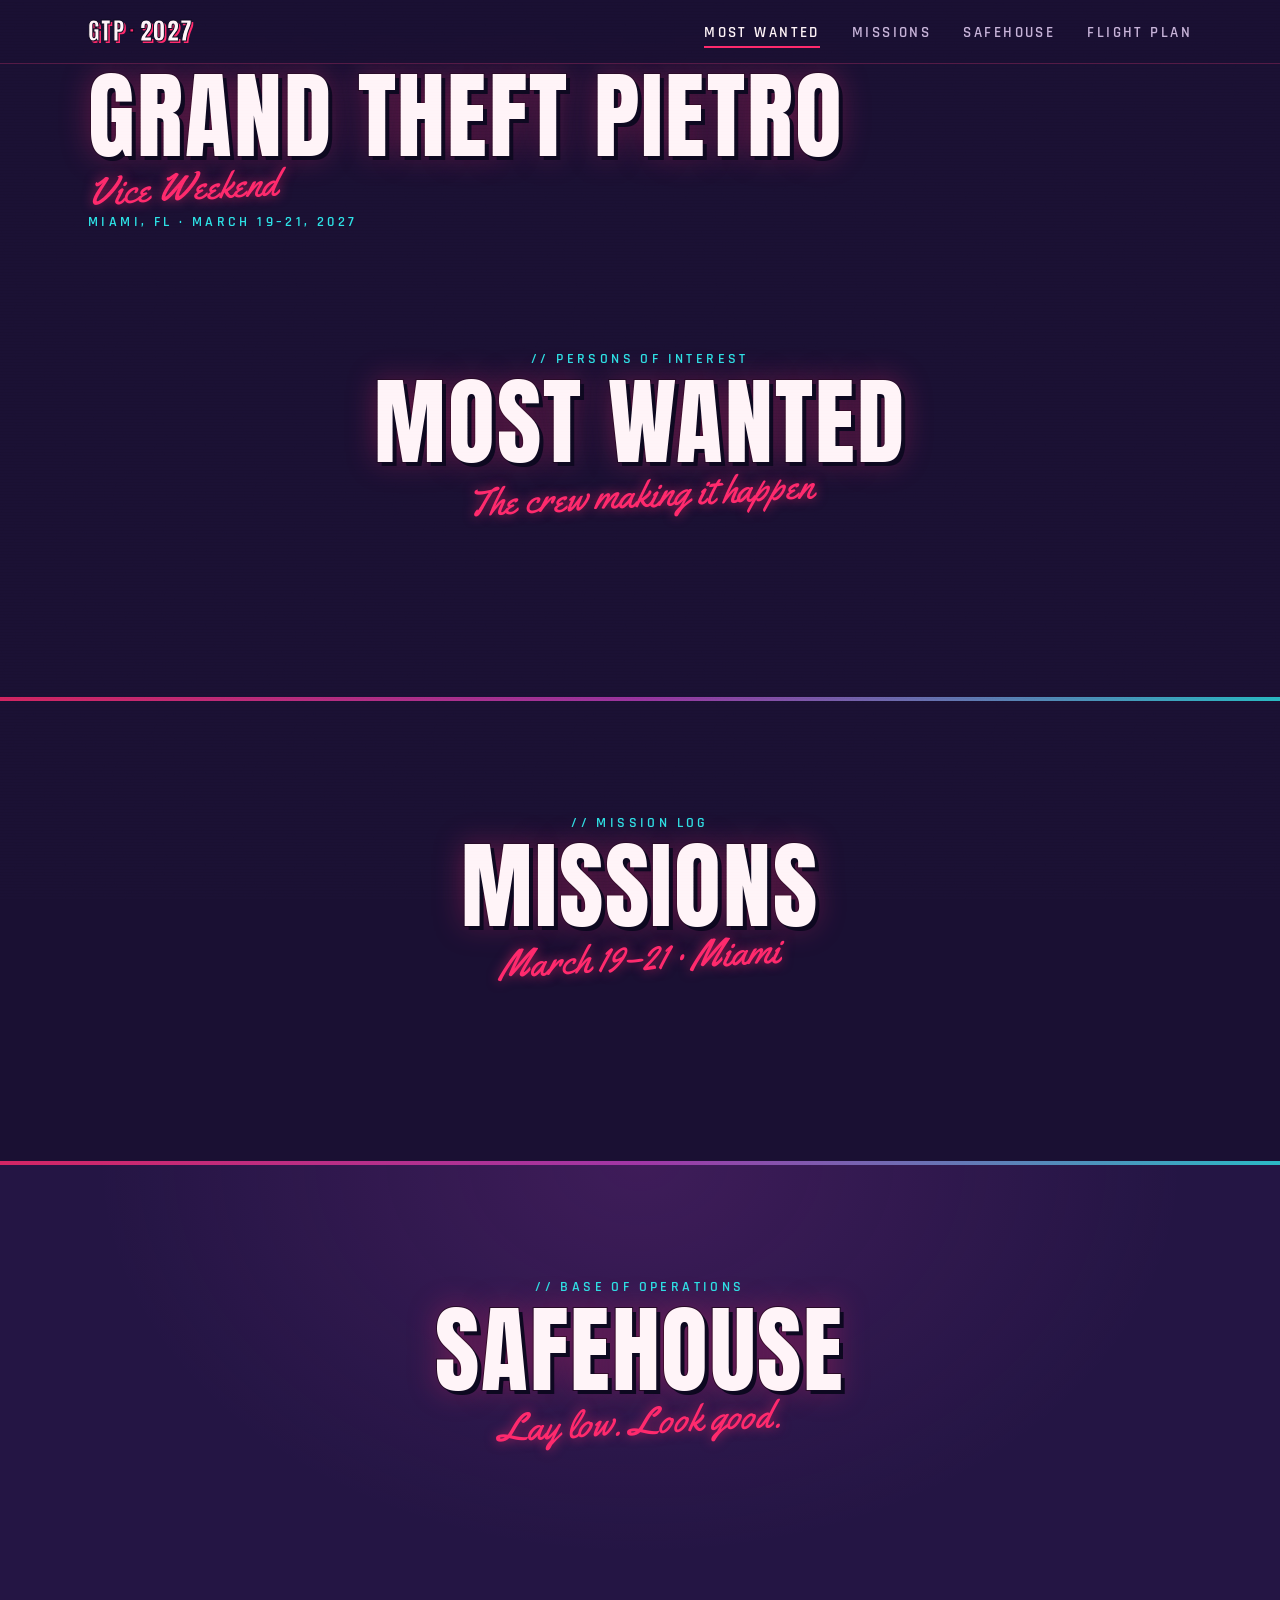
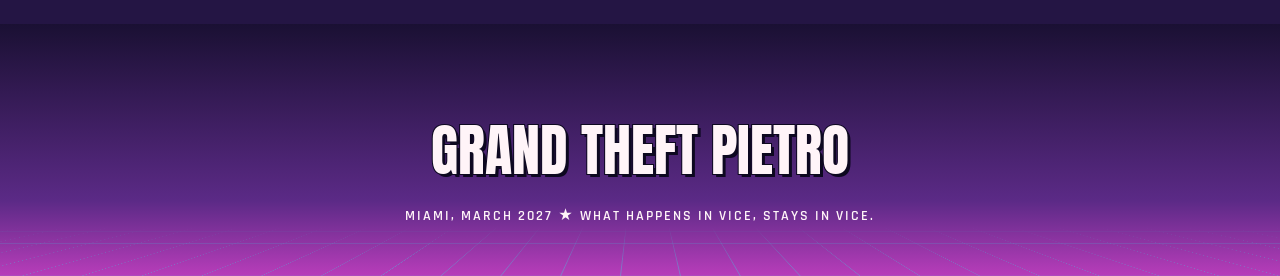
==== index.html @ 05194a2d "WS0: foundation — skeleton, design tokens, core helpers, data schema Co-Authored-By: Claude Opus 5.5" ====
<!DOCTYPE html>
<html lang="en">
<head>
  <meta charset="UTF-8" />
  <meta name="viewport" content="width=device-width, initial-scale=1.0" />
  <title>Grand Theft Pietro — Miami, March 19–21, 2027</title>
  <meta name="description" content="Pietro's bachelor party. Miami, March 19–21, 2027. What happens in Vice, stays in Vice." />
  <meta name="theme-color" content="#1a1033" />
  <meta property="og:title" content="Grand Theft Pietro — Vice Weekend" />
  <meta property="og:description" content="Pietro's bachelor party · Miami · March 19–21, 2027" />
  <meta property="og:image" content="images/og-image.png" />
  <meta property="og:type" content="website" />
  <link rel="icon" href="images/favicon.svg" type="image/svg+xml" />
  <link rel="preconnect" href="https://fonts.googleapis.com" />
  <link rel="preconnect" href="https://fonts.gstatic.com" crossorigin />
  <link href="https://fonts.googleapis.com/css2?family=Anton&family=Inter:wght@400;600&family=Rajdhani:wght@500;600;700&family=Yellowtail&display=swap" rel="stylesheet" />
  <link rel="stylesheet" href="css/base.css" />
  <link rel="stylesheet" href="css/intro-hud.css" />
  <link rel="stylesheet" href="css/hero.css" />
  <link rel="stylesheet" href="css/crew.css" />
  <link rel="stylesheet" href="css/missions.css" />
</head>
<body>

  <a class="skip-link" href="#crew">Skip to content</a>

  <div id="intro"></div>

  <!-- NAV (WS0) -->
  <nav class="nav" id="nav" aria-label="Main">
    <div class="nav__inner">
      <a class="nav__logo" href="#hero">GTP<span class="nav__logo-dot">·</span>2027</a>
      <div class="nav__wanted" id="wanted" aria-hidden="true"></div>
      <ul class="nav__links">
        <li><a class="nav__link" href="#crew">Most Wanted</a></li>
        <li><a class="nav__link" href="#missions">Missions</a></li>
        <li><a class="nav__link" href="#safehouse">Safehouse</a></li>
        <li><a class="nav__link" href="logistics.html">Flight Plan</a></li>
      </ul>
      <button class="nav__hamburger" id="navHamburger" aria-label="Menu" aria-expanded="false" aria-controls="navMobile">
        <span></span><span></span><span></span>
      </button>
    </div>
    <div class="nav__mobile" id="navMobile">
      <a class="nav__mobile-link" href="#crew">Most Wanted</a>
      <a class="nav__mobile-link" href="#missions">Missions</a>
      <a class="nav__mobile-link" href="#safehouse">Safehouse</a>
      <a class="nav__mobile-link" href="logistics.html">Flight Plan</a>
    </div>
  </nav>

  <div id="hud"></div>

  <main>
    <section class="hero" id="hero">
      <!-- WS1:hero START -->
      <div class="container">
        <h1 class="section-title">Grand Theft Pietro</h1>
        <p class="section-script">Vice Weekend</p>
        <p class="section-label">Miami, FL · March 19–21, 2027</p>
      </div>
      <!-- WS1:hero END -->
    </section>

    <section class="section" id="crew">
      <div class="container">
        <header class="section-head">
          <p class="section-label">// Persons of interest</p>
          <h2 class="section-title">Most Wanted</h2>
          <p class="section-script">The crew making it happen</p>
        </header>
        <div class="crew__mount" id="crewMount"></div>
      </div>
    </section>

    <section class="section" id="missions">
      <div class="container">
        <header class="section-head">
          <p class="section-label">// Mission log</p>
          <h2 class="section-title">Missions</h2>
          <p class="section-script">March 19–21 · Miami</p>
        </header>
        <div class="missions__mount" id="missionsMount"></div>
      </div>
    </section>

    <section class="section section--alt" id="safehouse">
      <div class="container">
        <header class="section-head">
          <p class="section-label">// Base of operations</p>
          <h2 class="section-title">Safehouse</h2>
          <p class="section-script">Lay low. Look good.</p>
        </header>
        <div class="safehouse__mount" id="safehouseMount"></div>
      </div>
    </section>
  </main>

  <!-- FOOTER (WS0) -->
  <footer class="footer" id="footer">
    <div class="footer__grid" aria-hidden="true"></div>
    <p class="footer__title">Grand Theft Pietro</p>
    <p class="footer__text" id="footerText">Miami, March 2027 &nbsp;★&nbsp; What happens in Vice, stays in Vice.</p>
  </footer>

  <script src="js/data.js" defer></script>
  <script src="js/core.js" defer></script>
  <script src="js/intro-hud.js" defer></script>
  <script src="js/crew.js" defer></script>
  <script src="js/missions.js" defer></script>
</body>
</html>
---- css/base.css ----
/* ============================================================
   BASE (WS0) — tokens, reset, type, utilities, nav, footer
   ============================================================ */
:root {
  --sunset-1: #ff7a59;
  --sunset-2: #ff3d81;
  --sunset-3: #b83dba;
  --sunset-4: #5b2a86;
  --night:    #1a1033;
  --night-2:  #241544;
  --night-3:  #2e1b57;
  --ink:      #0d0820;
  --neon-cyan:#2de2e6;
  --neon-pink:#ff2a6d;
  --palm:     #120a24;
  --text:     #fff4f8;
  --muted:    #c7b3d9;
  --gold:     #ffd166;
  --border:   rgba(255, 61, 129, 0.25);

  --grad-sunset: linear-gradient(180deg, var(--sunset-4) 0%, var(--sunset-3) 35%, var(--sunset-2) 65%, var(--sunset-1) 100%);
  --grad-neon:   linear-gradient(90deg, var(--neon-pink), var(--sunset-3), var(--neon-cyan));

  --font-display: 'Anton', 'Impact', sans-serif;
  --font-script:  'Yellowtail', cursive;
  --font-hud:     'Rajdhani', 'Inter', sans-serif;
  --font-body:    'Inter', system-ui, sans-serif;

  --nav-height: 64px;
  --container-max: 1200px;
  --container-pad: clamp(1rem, 5vw, 3rem);
  --section-pad: clamp(4.5rem, 9vw, 8rem);

  --panel-border: 5px;
  --panel-shadow: 8px 8px 0 var(--ink);

  --ease: cubic-bezier(0.4, 0, 0.2, 1);

  --z-nav: 100;
  --z-hud: 110;
  --z-intro: 1000;

  color-scheme: dark;
}

/* ---------- reset ---------- */
*, *::before, *::after { box-sizing: border-box; margin: 0; padding: 0; }
html { scroll-behavior: smooth; -webkit-text-size-adjust: 100%; }
body {
  background: var(--night);
  color: var(--text);
  font-family: var(--font-body);
  font-size: clamp(0.95rem, 1.4vw, 1.0625rem);
  line-height: 1.65;
  -webkit-font-smoothing: antialiased;
  overflow-x: hidden;
  min-height: 100vh;
}
img, svg { display: block; max-width: 100%; }
a { color: var(--neon-cyan); text-decoration-thickness: 1px; text-underline-offset: 3px; }
a:hover { color: var(--text); }
button { font: inherit; color: inherit; background: none; border: 0; cursor: pointer; }
:focus-visible { outline: 3px solid var(--neon-cyan); outline-offset: 3px; border-radius: 4px; }

/* film grain + scanlines over everything (very subtle) */
body::after {
  content: '';
  position: fixed;
  inset: 0;
  pointer-events: none;
  z-index: 999;
  opacity: 0.06;
  background:
    repeating-linear-gradient(0deg, rgba(0,0,0,0.6) 0 1px, transparent 1px 3px),
    url("data:image/svg+xml,%3Csvg xmlns='http://www.w3.org/2000/svg' width='140' height='140'%3E%3Cfilter id='n'%3E%3CfeTurbulence type='fractalNoise' baseFrequency='0.9' numOctaves='2' stitchTiles='stitch'/%3E%3C/filter%3E%3Crect width='100%25' height='100%25' filter='url(%23n)'/%3E%3C/svg%3E");
  mix-blend-mode: overlay;
}

.skip-link {
  position: absolute; left: -999px; top: 8px; z-index: 2000;
  background: var(--neon-pink); color: var(--ink); padding: 0.5rem 1rem; font-weight: 600;
}
.skip-link:focus { left: 8px; }

.visually-hidden {
  position: absolute !important; width: 1px; height: 1px; overflow: hidden;
  clip: rect(0 0 0 0); white-space: nowrap;
}

/* ---------- layout ---------- */
.container {
  max-width: var(--container-max);
  margin: 0 auto;
  padding: 0 var(--container-pad);
}
.section {
  position: relative;
  padding: var(--section-pad) 0;
  scroll-margin-top: var(--nav-height);
}
.section--alt {
  background:
    radial-gradient(ellipse at top, rgba(184, 61, 186, 0.18), transparent 60%),
    var(--night-2);
}
/* sunset stripe divider at top of sections */
.section + .section::before {
  content: '';
  position: absolute; left: 0; right: 0; top: 0; height: 4px;
  background: var(--grad-neon);
  opacity: 0.8;
}

/* ---------- section header pattern ---------- */
.section-head { text-align: center; margin-bottom: clamp(2.5rem, 6vw, 4rem); }
.section-label {
  font-family: var(--font-hud);
  font-weight: 600;
  font-size: 0.85rem;
  letter-spacing: 0.25em;
  text-transform: uppercase;
  color: var(--neon-cyan);
}
.section-title {
  font-family: var(--font-display);
  font-weight: 400;
  font-size: clamp(3rem, 10vw, 6rem);
  line-height: 0.95;
  text-transform: uppercase;
  letter-spacing: 0.02em;
  color: var(--text);
  -webkit-text-stroke: 2px var(--ink);
  paint-order: stroke fill;
  text-shadow: 4px 4px 0 var(--ink), 0 0 30px rgba(255, 42, 109, 0.35);
  margin: 0.35rem 0 0.25rem;
}
.section-script {
  font-family: var(--font-script);
  font-size: clamp(1.6rem, 4vw, 2.4rem);
  line-height: 1.2;
  color: var(--neon-pink);
  text-shadow: 0 0 12px rgba(255, 42, 109, 0.6);
  transform: rotate(-3deg);
  display: inline-block;
}

/* gradient-fill text utility */
.text-sunset {
  background: var(--grad-sunset);
  -webkit-background-clip: text;
  background-clip: text;
  color: transparent;
}

/* ---------- buttons ---------- */
.btn {
  display: inline-flex; align-items: center; justify-content: center; gap: 0.5rem;
  font-family: var(--font-hud);
  font-weight: 700;
  font-size: 1rem;
  letter-spacing: 0.18em;
  text-transform: uppercase;
  text-decoration: none;
  color: var(--text);
  padding: 0.85rem 1.8rem;
  border-radius: 999px;
  border: 2px solid var(--neon-pink);
  background: rgba(255, 42, 109, 0.12);
  box-shadow: 0 0 0 rgba(255, 42, 109, 0), inset 0 0 12px rgba(255, 42, 109, 0.25);
  transition: background 0.25s var(--ease), box-shadow 0.25s var(--ease), color 0.25s var(--ease);
}
.btn:hover {
  color: var(--ink);
  background: var(--neon-pink);
  box-shadow: 0 0 24px rgba(255, 42, 109, 0.7), 0 0 60px rgba(255, 42, 109, 0.35);
}
.btn--cyan { border-color: var(--neon-cyan); background: rgba(45, 226, 230, 0.1); }
.btn--cyan:hover { background: var(--neon-cyan); box-shadow: 0 0 24px rgba(45, 226, 230, 0.6); }

/* ---------- comic panel ---------- */
.panel {
  position: relative;
  border: var(--panel-border) solid var(--ink);
  box-shadow: var(--panel-shadow);
  background: var(--night-2);
  overflow: hidden;
  transform: rotate(var(--tilt, 0deg));
}
.panel--caption {
  /* comic caption box utility */
  display: inline-block;
  background: var(--gold);
  color: var(--ink);
  font-family: var(--font-display);
  text-transform: uppercase;
  padding: 0.2rem 0.6rem;
  border: 3px solid var(--ink);
}

/* ---------- stamp (CLASSIFIED / MISSION PASSED) ---------- */
.stamp {
  display: inline-block;
  font-family: var(--font-display);
  text-transform: uppercase;
  letter-spacing: 0.08em;
  color: var(--neon-pink);
  border: 3px solid currentColor;
  padding: 0.15rem 0.6rem;
  transform: rotate(-8deg);
  opacity: 0.9;
}

/* ============================================================
   NAV
   ============================================================ */
.nav {
  position: sticky;
  top: 0;
  z-index: var(--z-nav);
  height: var(--nav-height);
  background: rgba(26, 16, 51, 0.78);
  backdrop-filter: blur(12px);
  -webkit-backdrop-filter: blur(12px);
  border-bottom: 1px solid var(--border);
}
.nav__inner {
  max-width: var(--container-max);
  height: 100%;
  margin: 0 auto;
  padding: 0 var(--container-pad);
  display: flex; align-items: center; gap: 1rem;
}
.nav__logo {
  font-family: var(--font-display);
  font-size: 1.5rem;
  letter-spacing: 0.06em;
  color: var(--text);
  text-decoration: none;
  -webkit-text-stroke: 1px var(--ink);
  text-shadow: 2px 2px 0 var(--neon-pink);
}
.nav__logo-dot { color: var(--neon-pink); margin: 0 0.15em; text-shadow: none; }
.nav__wanted { display: flex; gap: 2px; margin-right: auto; }
.nav__links { display: flex; gap: clamp(1rem, 2.5vw, 2rem); list-style: none; }
.nav__link {
  font-family: var(--font-hud);
  font-weight: 600;
  font-size: 0.95rem;
  letter-spacing: 0.16em;
  text-transform: uppercase;
  color: var(--muted);
  text-decoration: none;
  padding: 0.25rem 0;
  border-bottom: 2px solid transparent;
  transition: color 0.2s var(--ease), border-color 0.2s var(--ease);
}
.nav__link:hover, .nav__link--active { color: var(--text); border-bottom-color: var(--neon-pink); }

.nav__hamburger {
  display: none;
  width: 44px; height: 44px;
  flex-direction: column; justify-content: center; align-items: center; gap: 5px;
}
.nav__hamburger span {
  display: block; width: 24px; height: 2px; background: var(--text);
  transition: transform 0.25s var(--ease), opacity 0.25s var(--ease);
}
.nav__hamburger.is-open span:nth-child(1) { transform: translateY(7px) rotate(45deg); }
.nav__hamburger.is-open span:nth-child(2) { opacity: 0; }
.nav__hamburger.is-open span:nth-child(3) { transform: translateY(-7px) rotate(-45deg); }

.nav__mobile {
  display: none;
  flex-direction: column;
  background: rgba(26, 16, 51, 0.97);
  border-bottom: 2px solid var(--neon-pink);
  padding: 0.5rem var(--container-pad) 1rem;
}
.nav__mobile.is-open { display: flex; }
.nav__mobile-link {
  font-family: var(--font-display);
  font-size: 1.6rem;
  text-transform: uppercase;
  color: var(--text);
  text-decoration: none;
  padding: 0.5rem 0;
  border-bottom: 1px solid var(--border);
}
.nav__mobile-link:last-child { border-bottom: 0; }

@media (max-width: 820px) {
  .nav__links { display: none; }
  .nav__hamburger { display: flex; margin-left: auto; }
  .nav__wanted { margin-right: 0; }
}

/* ============================================================
   FOOTER
   ============================================================ */
.footer {
  position: relative;
  overflow: hidden;
  text-align: center;
  padding: 5rem var(--container-pad) 3rem;
  background: linear-gradient(180deg, var(--night) 0%, var(--sunset-4) 70%, var(--sunset-3) 100%);
}
.footer__grid {
  position: absolute; left: -50%; right: -50%; bottom: 0; height: 60%;
  background:
    repeating-linear-gradient(90deg, rgba(45, 226, 230, 0.35) 0 1px, transparent 1px 60px),
    repeating-linear-gradient(0deg, rgba(45, 226, 230, 0.35) 0 1px, transparent 1px 40px);
  transform: perspective(300px) rotateX(60deg);
  transform-origin: bottom;
  mask-image: linear-gradient(to top, #000 10%, transparent 90%);
  -webkit-mask-image: linear-gradient(to top, #000 10%, transparent 90%);
  pointer-events: none;
}
.footer__title {
  position: relative;
  font-family: var(--font-display);
  font-size: clamp(2rem, 7vw, 3.5rem);
  text-transform: uppercase;
  -webkit-text-stroke: 2px var(--ink);
  paint-order: stroke fill;
  text-shadow: 3px 3px 0 var(--ink);
}
.footer__text {
  position: relative;
  font-family: var(--font-hud);
  font-weight: 600;
  letter-spacing: 0.14em;
  text-transform: uppercase;
  font-size: 0.9rem;
  color: var(--text);
  margin-top: 0.5rem;
}

/* ============================================================
   EMPTY / TBD states
   ============================================================ */
.empty-state {
  text-align: center;
  padding: 2rem 1rem;
  border: 2px dashed var(--border);
  color: var(--muted);
  font-family: var(--font-hud);
  letter-spacing: 0.08em;
  text-transform: uppercase;
}

/* ============================================================
   REDUCED MOTION
   ============================================================ */
@media (prefers-reduced-motion: reduce) {
  html { scroll-behavior: auto; }
  *, *::before, *::after {
    animation-duration: 0.001ms !important;
    animation-iteration-count: 1 !important;
    transition-duration: 0.001ms !important;
  }
  .panel { transform: none; }
}
---- css/intro-hud.css ----
/* intro-hud.css — owned by workstream; see PLAN.md §3 */
---- css/hero.css ----
/* hero.css — owned by workstream; see PLAN.md §3 */
---- css/crew.css ----
/* crew.css — owned by workstream; see PLAN.md §3 */
---- css/missions.css ----
/* missions.css — owned by workstream; see PLAN.md §3 */
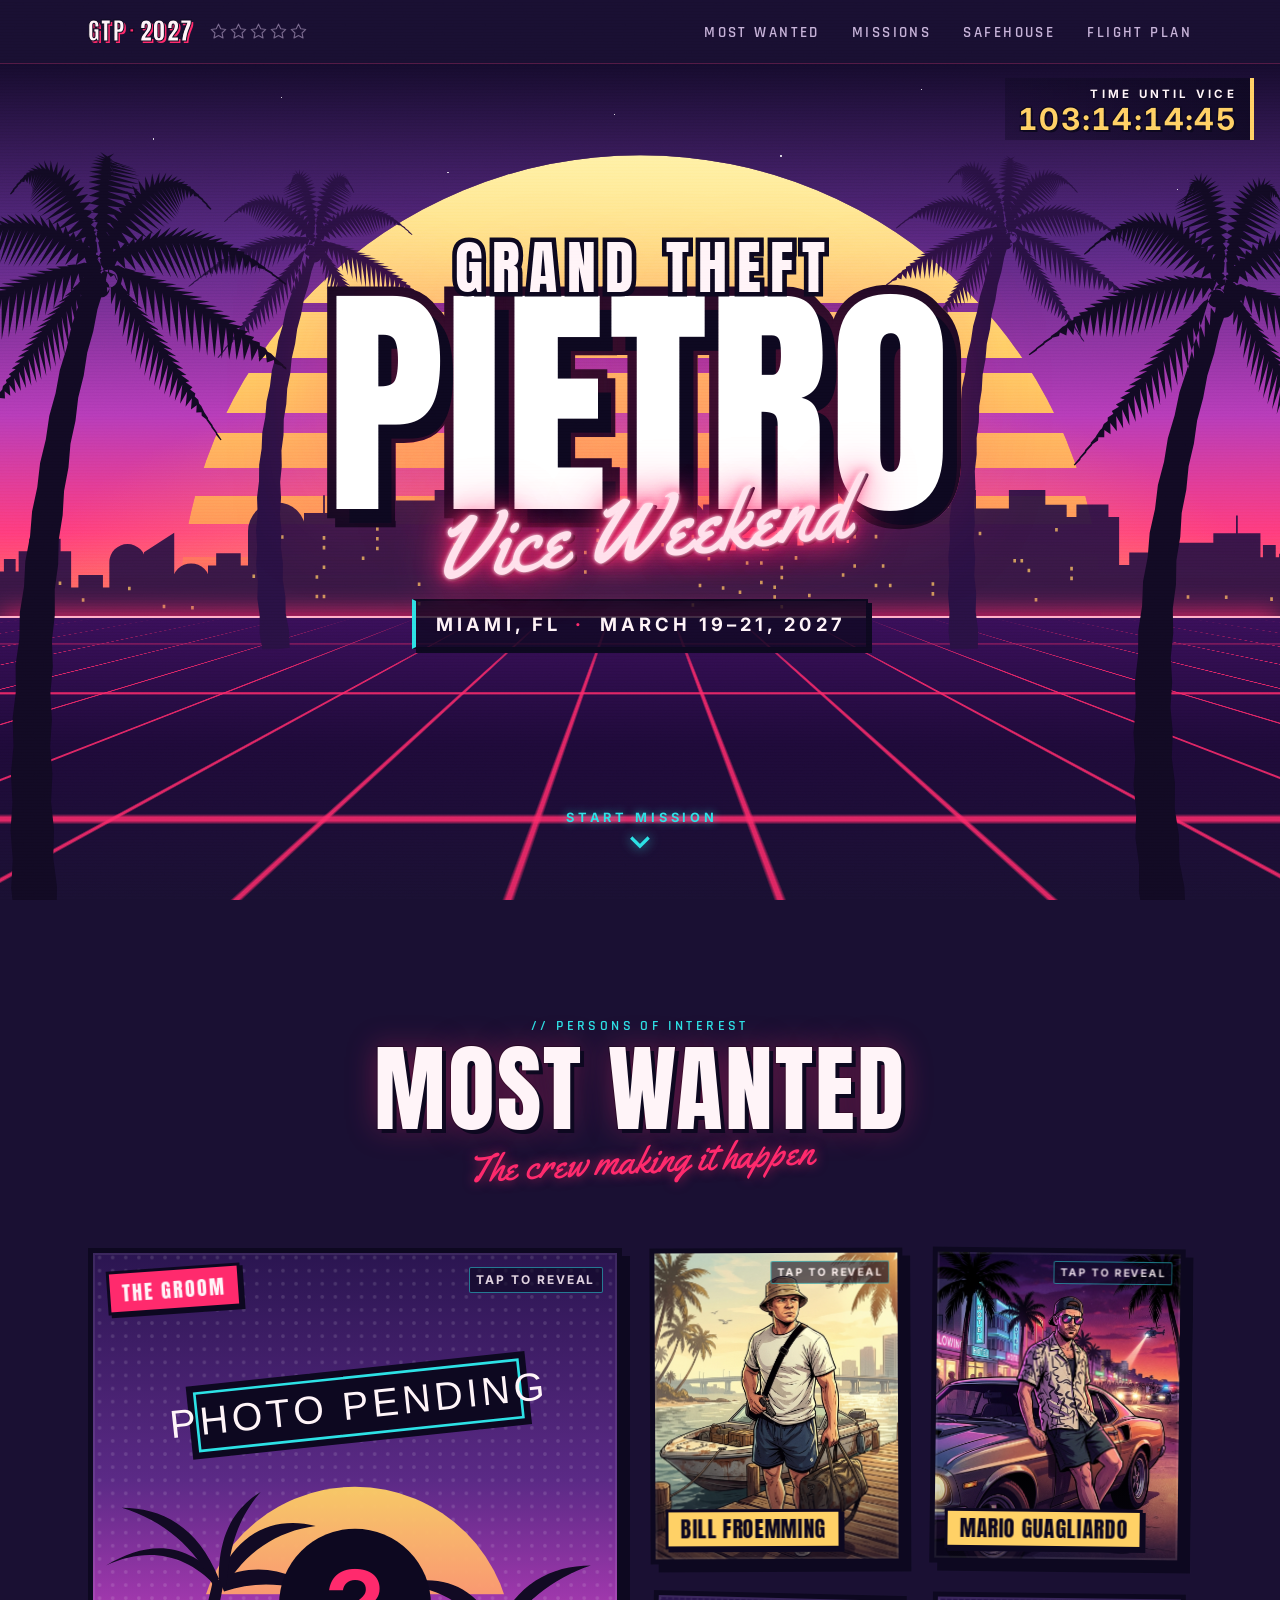
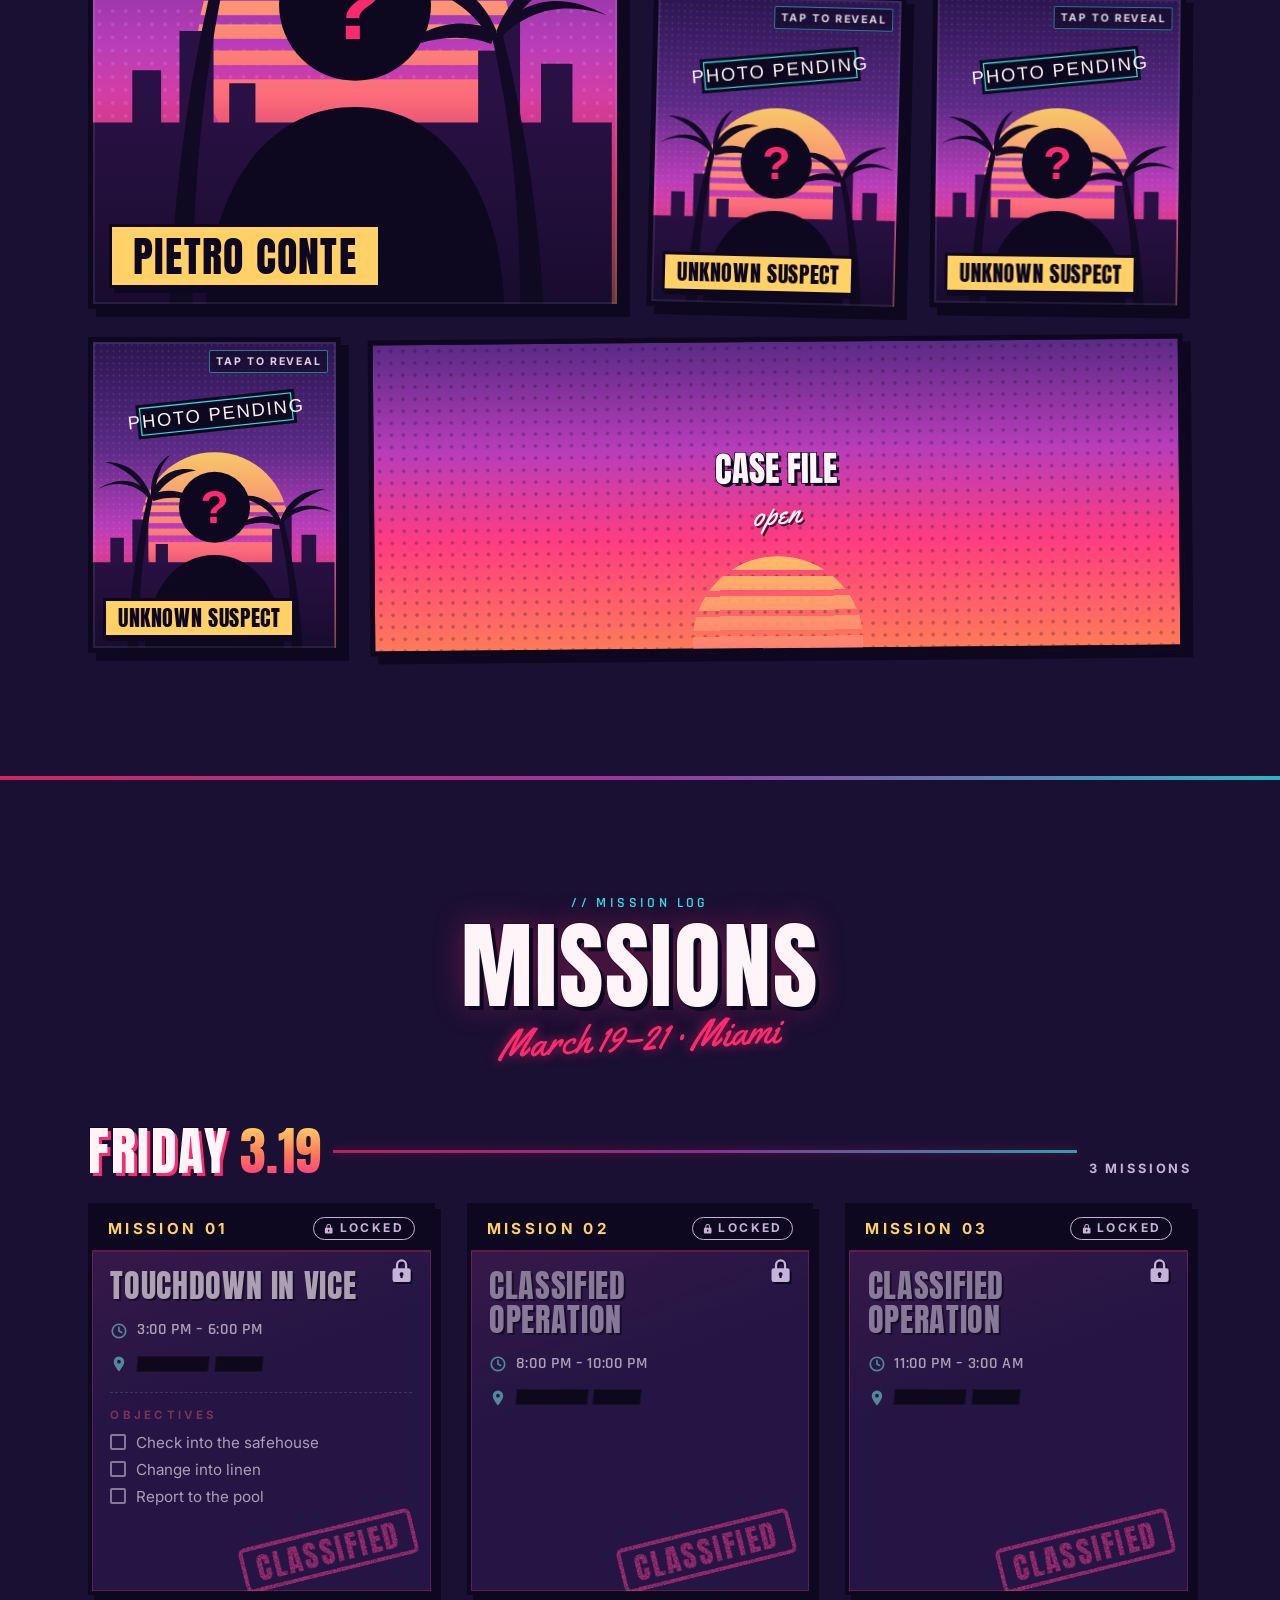
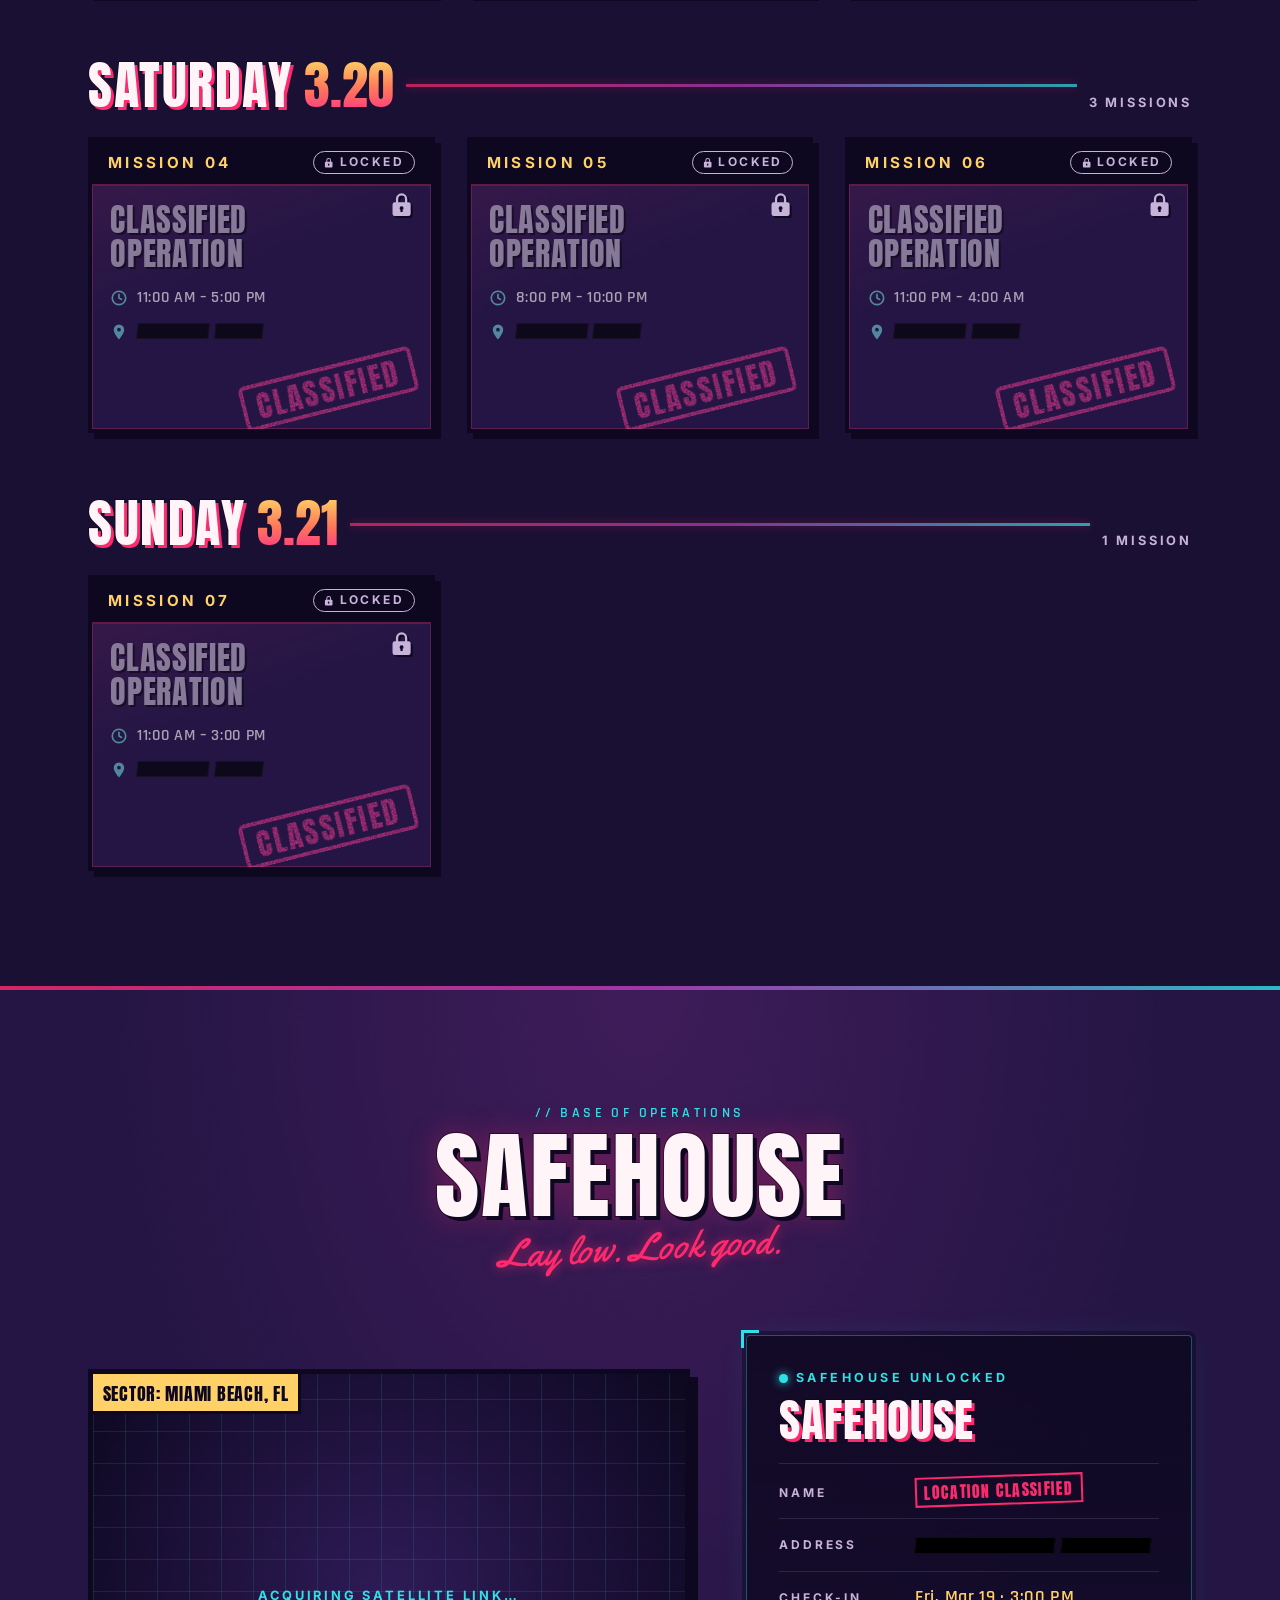
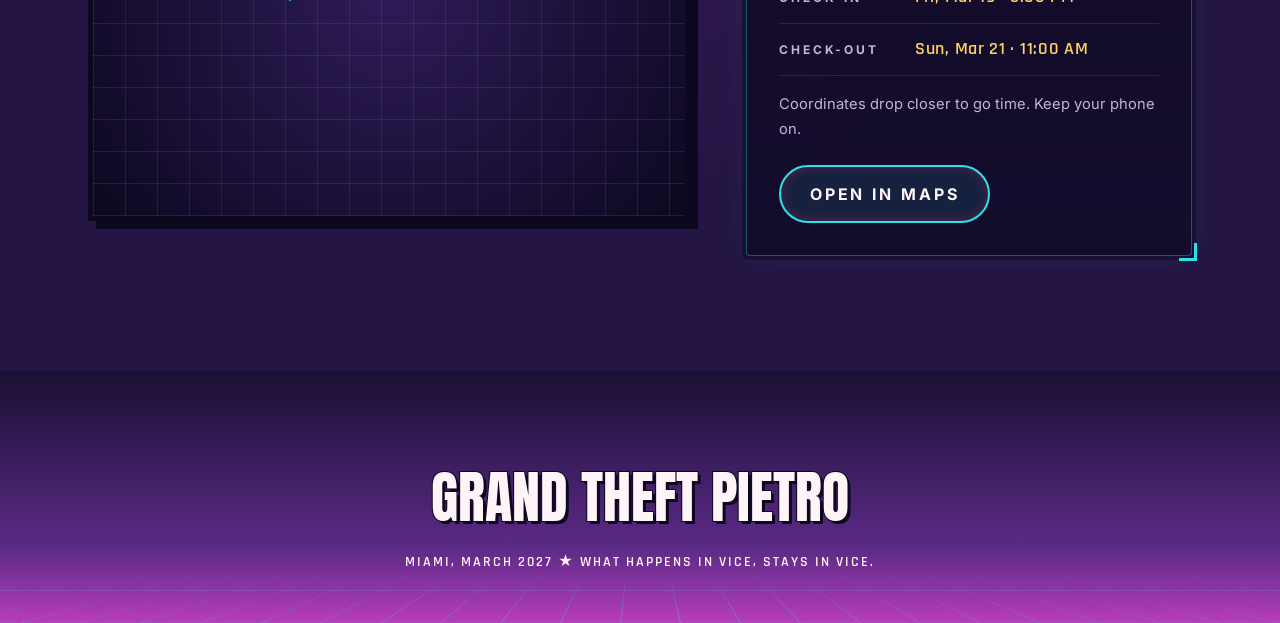
==== commit c03d43c3: "WS1–WS5: hero/loader/HUD, crew, missions+safehouse, logistics page, content Co-Authored-By: Claude O" ====
--- a/index.html
+++ b/index.html
@@ -54,11 +54,44 @@
   <main>
     <section class="hero" id="hero">
       <!-- WS1:hero START -->
-      <div class="container">
-        <h1 class="section-title">Grand Theft Pietro</h1>
-        <p class="section-script">Vice Weekend</p>
-        <p class="section-label">Miami, FL · March 19–21, 2027</p>
+      <svg class="hero__defs" width="0" height="0" aria-hidden="true" focusable="false">
+        <defs>
+          <symbol id="hero-palm-a" viewBox="0 0 400 800"><path d="M171.1 798.9L171.4 770L167.7 741.5L168.5 713.3L165.5 685.5L166.9 657.9L164.6 630.7L166.4 603.8L164.9 577.2L167.3 551L166.4 524.9L169.3 499.4L169.2 474L172.6 449.1L173.2 424.3L177.1 400.1L178.5 375.9L182.9 352.3L184.9 328.7L189.9 305.8L192.6 282.8L198.1 260.6L201.6 238.1L207.6 216.6L211.8 194.7L218.3 173.8L223.2 152.6L206.8 147.4L199 168.1L193.3 189.6L186 211L181.1 233.2L174.3 255.3L170.1 278.2L163.8 300.9L160.3 324.4L154.6 347.9L151.8 372.1L146.6 396.2L144.6 421L139.9 445.9L138.6 471.3L134.4 496.9L133.9 523L130.2 549.2L130.4 576L127.2 602.9L128.1 630.3L125.5 657.9L127.1 685.9L125.1 714.2L127.4 742.8L125.8 771.9L128.9 801.1ZM214.3 144.9L206.5 146.3L203 149.5L198.7 147.9L191.9 149.9L190.9 149.7L181.1 150.8L183.2 151.7L170.6 152.1L175.4 154L160.4 154L167.7 156.4L150.6 156.3L159.9 159.1L141.2 158.9L152.2 161.9L132.3 162L144.5 165L123.9 165.3L136.8 168.3L116 169L129.1 171.8L108.5 172.8L121.4 175.5L101.4 176.9L113.7 179.5L94.7 181.2L106.1 183.6L88.4 185.6L98.4 187.9L82.3 190.2L90.7 192.5L76.6 194.9L83.1 197.2L70.9 199.7L75.5 202.2L65.5 204.6L67.8 207.4L60.1 209.6L60.2 212.8L54.7 214.8L52.6 218.4L49.2 220.1L45 224.2L43.6 225.5L37.4 230.2L37.2 231.2L29.8 236.5L29.5 237.3L22.2 242.9L21.8 243.7L14.6 249.5L15.4 250.5L22.7 245.5L23.2 244.1L30.4 239.2L31 237.9L38.1 233.1L38.8 232L45.7 230L46.5 226.3L53.2 229.1L54.3 220.8L60.6 228.7L62.1 215.5L67.9 228.5L69.9 210.4L75.1 228.5L77.6 205.6L82.2 228.6L85.4 200.9L89.1 228.6L93.1 196.5L96 228.3L100.8 192.3L102.8 227.8L108.6 188.3L109.6 226.8L116.3 184.5L116.3 225.3L124 181L123.2 223.1L131.7 177.7L130.1 220.2L139.4 174.5L137.2 216.6L147.1 171.6L144.4 212.1L154.7 168.9L151.9 206.9L162.4 166.4L159.7 200.9L170 164.2L167.9 194.1L177.7 162.1L176.4 186.6L185.3 160.3L185.3 178.5L192.9 158.7L194.6 169.9L200.5 157.2L204.3 161L208.1 156L215.7 155.1ZM218.4 146.2L211.6 140.6L209.2 140.3L204.8 135.4L202.7 132L198 130.7L195.7 124.4L191.2 126.5L188.1 117.6L184.3 122.7L180 111.8L177.5 119.4L171.5 107L170.7 116.5L162.9 103.2L163.9 114.1L154.2 100.7L157.1 112.2L145.5 99.1L150.3 110.7L137.2 98.7L143.5 109.7L129.3 99.1L136.7 109.2L121.9 100.2L130 109.2L115 102L123.3 109.6L108.7 104.2L116.6 110.4L102.8 106.8L109.9 111.7L97.4 109.6L103.3 113.5L92.4 112.7L96.7 115.7L87.6 115.9L90.1 118.4L82.9 119.2L83.5 121.5L78.4 122.7L77 125.1L73.8 126.4L70.5 129.1L69.2 130.3L64 133.6L63.7 134.6L57.5 138.5L57.2 139.3L51 143.8L50.7 144.5L44.6 149.6L45.4 150.4L51.6 146.4L52 145L58.1 141.2L58.6 140L64.5 136.5L65.2 135.4L70.9 134.6L71.8 131.3L76.9 135L78.4 127.7L82.5 136L84.9 124.5L87.9 137.4L91.5 121.8L92.9 139.2L98 119.5L97.6 141.2L104.4 117.7L102.1 143.2L110.9 116.3L106.3 145.3L117.3 115.4L110.3 147.2L123.6 114.9L114.4 148.9L130 114.9L118.5 150.3L136.3 115.2L122.9 151.3L142.6 116.1L127.6 152L148.9 117.3L132.9 152.3L155.2 119L138.7 152.4L161.5 121.1L145.3 152.1L167.7 123.7L152.6 151.8L174 126.7L160.8 151.3L180.3 130.1L169.8 150.8L186.5 134L179.6 150.5L192.8 138.3L190.2 150.4L199.1 143L201.6 150.6L205.3 148.2L211.6 153.8ZM219.9 148.4L216.2 138L214.8 137.8L212.5 128.2L213.6 126.6L208.9 119L212.2 116L205.2 110.4L210.3 106L201.5 102.5L208.1 96.6L197.9 95.1L205.5 87.8L194.2 88.4L202.4 79.7L190.5 82.2L198.9 72.2L186.8 76.7L194.7 65.5L183.1 71.8L190 59.5L179.3 67.5L184.7 54.4L175.6 63.8L178.7 50.3L171.7 60.8L172.1 47.4L167.9 58.3L165.2 46L164.1 56.5L158.5 46.2L160.2 55.4L152.7 48L156.3 55L148.1 50.6L152.5 55.3L144.8 53.5L148.7 56.2L142.5 56.3L145.1 57.7L140.6 58.9L141.5 59.9L138.8 61.4L138 62.7L137 64L134.6 66.1L134.5 67.1L131.2 70L131.1 70.9L127.8 74.5L127.6 75.3L124.5 79.7L125.5 80.3L128.8 77L129.1 75.5L132.2 72.6L132.6 71.2L135.5 68.8L136.2 67.6L138.9 67.8L139.7 64.7L141.9 68.9L143.1 62.4L144.2 70.7L146.5 60.7L145.7 73L149.7 59.7L146.4 75.5L152.9 59.2L146.3 78L156 59.3L145.8 80.4L159.1 60L145.1 82.6L162.1 61.2L144.6 84.8L165.2 62.9L144.5 87L168.3 65.2L145.1 89.4L171.4 68.2L146.4 92L174.5 71.7L148.4 94.9L177.7 75.9L151.3 98.3L180.9 80.7L155.1 102L184.1 86.1L159.7 106.2L187.4 92.1L165.1 110.9L190.6 98.7L171.4 116L193.8 106L178.5 121.8L197.1 113.9L186.3 128.1L200.3 122.4L194.7 135L203.6 131.5L203.7 142.5L206.9 141.2L210.1 151.6ZM209.9 149.8L210.5 138.4L211.9 138.1L211 127.7L209.8 126.9L211.6 117.6L208 116.5L212.1 108.1L206.4 106.7L212.7 99.3L205 97.6L213.3 91.1L204 89.1L213.8 83.6L203.3 81.4L214.4 76.8L202.9 74.3L214.9 70.6L202.9 67.9L215.5 65L203.2 62.2L216 60.1L203.7 57.2L216.6 55.8L204.6 52.8L217.2 52.2L205.8 49L217.7 49.2L207.3 45.9L218.3 46.8L209 43.2L218.9 45L211.1 40.9L219.7 43.6L214.6 37.9L221.8 42.3L228.4 39.4L223.9 43.7L228.1 47.5L224.3 45.1L226.5 48.6L224.5 46.9L225.5 49.4L224.7 49.2L224.7 50.7L225 52.2L224.5 53L225.2 55.8L224.8 56.6L225.4 60.1L225.2 60.8L225.6 65L224.4 65L223.7 61.9L223.8 60.2L223.3 57.7L223.3 56L222.9 54.1L222.7 52.5L221.7 53L222.2 49.6L220 53.8L221.6 47.5L218.8 55.7L221.1 46L219.2 58.7L220.8 45.5L229.3 60.7L222 46.3L240.4 54.8L223.4 45.7L244.7 53.3L223.4 46.3L247.7 53.9L223.2 47.7L250.1 55.6L223 49.9L251.9 58.2L222.8 52.8L253.3 61.5L222.6 56.4L254 65.5L222.4 60.6L254 70.1L222.2 65.5L253.4 75.4L222 71L252 81.3L221.8 77.2L249.9 87.7L221.6 84L247 94.8L221.4 91.5L243.5 102.5L221.2 99.7L239.3 110.8L220.9 108.5L234.4 119.7L220.7 117.9L229 129.2L220.5 128L223.2 139.4L220.3 138.8L220.1 150.2ZM210.3 148L214.8 138.6L216.2 138.4L219.2 129.7L218.5 127.8L223.7 121.5L221 117.7L228.1 113.8L224 108.3L232.6 106.7L227.4 99.4L237 100.2L231.3 91.2L241.5 94.3L235.7 83.6L246 88.9L240.8 76.8L250.5 84.2L246.4 70.9L255 80L252.6 65.9L259.6 76.4L259.3 62L264.1 73.4L266.4 59.4L268.7 71L273.6 58.2L273.3 69.2L280.4 58.4L277.9 68L286.6 59.7L282.5 67.4L291.7 61.9L287 67.5L295.9 64.5L291.5 68.2L299.3 67.2L295.9 69.5L302.2 69.9L300.3 71.4L304.8 72.5L304.6 73.9L307.3 75.3L308.8 76.9L309.9 78.2L313 80.5L313.2 81.5L317.2 84.6L317.4 85.6L321.4 89.4L321.6 90.2L325.5 94.6L324.5 95.4L320.5 91.9L320.2 90.4L316.4 87.3L315.9 86L312.2 83.3L311.6 82.2L308.2 82.1L307.3 79L304.4 82.9L303.1 76.4L301.2 84.4L298.9 74.4L298.6 86.4L294.8 73L296.7 88.7L290.8 72.1L295.3 91.2L286.8 71.8L294.4 93.7L282.9 72.1L293.7 96.1L279 72.9L293.1 98.4L275.1 74.2L292.2 100.5L271.3 76L290.9 102.7L267.4 78.5L289.1 104.9L263.5 81.4L286.5 107.3L259.6 84.9L283.1 109.8L255.6 89L278.9 112.6L251.7 93.7L273.8 115.8L247.7 99L267.9 119.3L243.7 104.8L261.2 123.3L239.7 111.2L253.6 127.7L235.7 118.2L245.3 132.6L231.7 125.8L236.3 138.1L227.7 134L226.8 144.1L223.7 142.7L219.7 152ZM212.3 145.7L219.7 141.5L222.7 141.6L227.1 137.7L230.7 134.8L234.4 134.3L239.3 128.7L241.8 131.3L248.1 123.6L249.2 128.7L257.2 119.5L256.6 126.6L266.4 116.3L263.9 124.8L275.6 114.2L271.3 123.5L284.6 113L278.6 122.6L293.3 112.7L285.9 122.1L301.6 113.2L293.3 122.1L309.4 114.3L300.5 122.4L316.8 116.1L307.8 123.2L323.8 118.2L315.1 124.3L330.3 120.8L322.3 125.9L336.4 123.7L329.5 127.9L342.1 126.8L336.6 130.2L347.6 130.1L343.8 133L352.9 133.6L350.9 136.2L358.1 137.2L358 139.8L363.2 141L365.1 143.8L368.3 145.1L372.2 148.1L373.5 149.3L379.3 152.9L379.6 153.9L386.3 158L386.7 158.9L393.4 163.6L393.8 164.3L400.4 169.5L399.6 170.5L392.9 166.2L392.4 164.8L385.8 160.8L385.2 159.6L378.7 155.8L378 154.7L371.8 153.6L370.9 150.3L365.2 153.6L363.7 146.3L358.9 154.2L356.6 142.7L352.8 155.2L349.5 139.5L346.9 156.5L342.4 136.7L341.3 158L335.3 134.3L336 159.7L328.2 132.4L330.8 161.2L321.2 130.8L325.7 162.7L314.2 129.6L320.7 163.8L307.2 128.8L315.6 164.7L300.2 128.5L310.3 165.2L293.3 128.5L304.8 165.2L286.4 128.9L298.8 164.9L279.5 129.7L292.4 164.1L272.6 130.8L285.4 163L265.7 132.4L277.7 161.5L258.8 134.4L269.3 159.8L252 136.7L260.1 158L245.1 139.5L250.2 156.1L238.3 142.6L239.6 154.3L231.4 146.1L228.3 152.7L224.6 150L217.7 154.3ZM216.5 145.1L224.4 147.9L227.4 151.7L232.4 150.8L238.8 153.9L240.3 153.8L249.9 156.4L248.2 157.1L260.6 159.3L256.1 160.5L271 162.5L263.9 164L280.9 166L271.8 167.8L290.4 169.8L279.7 171.6L299.5 173.8L287.5 175.7L308 178L295.4 179.9L316.1 182.4L303.3 184.3L323.7 187L311.1 188.8L331 191.7L318.9 193.5L337.8 196.6L326.8 198.4L344.3 201.5L334.6 203.4L350.5 206.5L342.4 208.6L356.5 211.7L350.2 214L362.3 216.9L358.1 219.5L368 222.2L365.9 225.2L373.6 227.7L373.7 231L379.2 233.2L381.5 237.1L384.8 238.8L389.3 243.2L390.6 244.6L397 249.6L397.2 250.6L404.8 256.1L405.1 256.9L412.6 262.7L413 263.5L420.4 269.5L419.6 270.5L412.1 265.3L411.6 263.9L404.2 258.8L403.6 257.5L396.3 252.4L395.6 251.3L388.5 249L387.7 245.3L380.7 247.8L379.7 239.4L373 246.9L371.7 233.7L365.4 246.3L363.8 228.2L357.8 245.8L355.8 222.8L350.4 245.3L347.8 217.6L343 244.7L339.9 212.5L335.7 243.9L331.9 207.7L328.4 242.7L324 203L321.2 241L316.1 198.5L313.9 238.7L308.1 194.1L306.6 235.8L300.2 189.9L299.3 232.1L292.3 185.9L291.8 227.5L284.4 182L284.3 222.2L276.5 178.3L276.5 215.9L268.6 174.8L268.6 208.8L260.7 171.5L260.4 200.9L252.8 168.3L252 192.3L244.9 165.3L243.3 182.9L237 162.4L234.3 173L229.2 159.7L225 162.6L221.3 157.2L213.5 154.9ZM211.2 146.6L206.7 152L206.6 156.5L202.2 157.5L199.3 162.8L197.7 163L192.2 169.1L193.2 168.7L185.4 175.5L188.7 174.3L178.9 181.8L184.2 180.1L172.7 188L179.7 185.9L166.9 194.3L175.2 191.8L161.4 200.4L170.7 197.8L156.4 206.5L166.2 203.8L151.6 212.6L161.7 209.9L147.2 218.6L157.2 216.1L143.2 224.5L152.7 222.3L139.4 230.4L148.2 228.6L135.8 236.2L143.7 235L132.5 242L139.3 241.4L129.3 247.8L134.8 247.9L126.3 253.6L130.3 254.5L123.4 259.4L125.8 261.2L120.5 265.2L121.3 267.9L117.6 271.1L116.9 274.7L114.7 277L112.4 281.5L111.7 283.1L107.9 288.5L108 289.5L103.4 295.5L103.4 296.4L99 302.5L98.8 303.3L94.5 309.7L95.5 310.3L100 304.9L100.3 303.4L104.6 298L105 296.5L109.2 291.1L109.8 289.7L114.2 286.5L114.5 283L119.6 283.6L119.3 276.3L124.9 280.9L124 269.8L130.2 278.4L128.8 263.2L135.5 276L133.5 256.8L140.7 273.5L138.3 250.4L145.9 270.9L143 244.1L151 268L147.8 237.9L155.9 264.8L152.5 231.8L160.8 261.1L157.3 225.7L165.6 256.9L162 219.7L170.3 252L166.8 213.8L174.8 246.5L171.5 207.9L179.2 240.3L176.2 202.1L183.6 233.3L181 196.4L187.8 225.5L185.7 190.8L191.9 216.9L190.5 185.2L195.9 207.6L195.2 179.7L199.8 197.6L199.9 174.3L203.7 187L204.6 169L207.5 175.7L209.4 163.7L211.4 164L214.1 158.5L218.8 153.4ZM219.1 147L223.6 153.4L223.3 157.8L228.1 159.8L230.6 165.3L232.6 166.3L237.6 172.7L237 172.8L244.4 180L241.5 179.3L250.8 187.3L246 185.9L257 194.4L250.5 192.5L262.8 201.5L255 199.2L268.2 208.4L259.4 205.8L273.3 215.2L263.9 212.5L278.1 221.9L268.4 219.3L282.5 228.5L272.9 226.1L286.6 235L277.4 232.9L290.4 241.4L281.8 239.7L294 247.7L286.3 246.6L297.3 254L290.8 253.5L300.5 260.2L295.3 260.5L303.6 266.3L299.7 267.5L306.5 272.5L304.2 274.5L309.4 278.6L308.7 281.6L312.3 284.8L313.1 288.7L315.3 291L317.6 295.8L318.3 297.3L322.1 303L322 304L326.6 310.2L326.6 311.1L331 317.4L331.2 318.2L335.5 324.7L334.5 325.3L330 319.8L329.7 318.2L325.4 312.6L325 311.2L320.8 305.5L320.2 304.2L315.7 300.7L315.5 297.2L310.3 297.5L310.7 290.3L305 294.6L305.9 283.4L299.6 291.7L301.2 276.5L294.2 288.9L296.4 269.7L288.9 286L291.7 262.9L283.6 282.9L286.9 256.2L278.4 279.5L282.2 249.4L273.2 275.7L277.4 242.8L268.2 271.4L272.6 236.1L263.3 266.6L267.9 229.5L258.5 261.1L263.1 222.9L253.9 254.9L258.4 216.4L249.4 248L253.6 209.9L245.1 240.2L248.9 203.4L240.9 231.7L244.1 197L236.8 222.3L239.4 190.6L232.9 212.2L234.6 184.3L229.1 201.3L229.9 177.9L225.3 189.8L225.1 171.7L221.7 177.6L220.4 165.4L218.2 165L215.6 159.2L210.9 153ZM198 162a9 9 0 1 0 18 0a9 9 0 1 0 -18 0ZM214 164a9 9 0 1 0 18 0a9 9 0 1 0 -18 0ZM206 174a9 9 0 1 0 18 0a9 9 0 1 0 -18 0Z"/></symbol>
+          <symbol id="hero-palm-b" viewBox="0 0 400 800"><path d="M251 802.4L255.5 775.4L255.4 748.3L259 721.7L258.2 695L260.9 668.8L259.2 642.6L261 616.7L258.6 591.1L259.5 565.6L256.4 540.4L256.2 515.3L252.4 490.6L251.4 465.9L246.8 441.8L244.8 417.4L239.5 393.7L236.6 369.8L230.5 346.6L226.7 323.1L219.9 300.4L215.1 277.3L207.7 255.1L201.9 232.4L193.7 210.6L187 188.4L178.1 167.1L161.9 172.9L167.9 194.8L175.4 216.4L180.5 238.7L187.3 260.6L191.5 283.2L197.5 305.5L200.7 328.5L206 351.2L208.3 374.6L212.9 397.7L214.3 421.5L218.2 445L218.6 469.1L221.8 493L221.3 517.4L223.8 541.8L222.4 566.6L224.1 591.4L221.8 616.5L222.8 641.8L219.6 667.2L219.8 692.9L215.7 718.7L215.2 744.9L210.2 770.9L209 797.6ZM168.8 165L161.4 167.1L158.4 170.7L154 169.4L147.9 172.2L146.7 171.8L137.6 174L139.3 174.4L127.6 176.2L132 177.2L117.9 178.8L124.7 180.2L108.6 181.8L117.3 183.4L99.8 185L110 186.8L91.4 188.6L102.7 190.4L83.4 192.4L95.4 194.1L75.9 196.4L88.1 198.1L68.8 200.6L80.8 202.2L62.2 204.9L73.6 206.5L55.8 209.4L66.3 211L49.8 214.1L59 215.7L44.1 218.8L51.8 220.6L38.6 223.7L44.6 225.7L33.3 228.6L37.3 230.9L28 233.7L30.1 236.3L22.9 238.9L22.9 242L17.7 244.1L15.6 247.8L12.5 249.5L8.4 253.7L7.2 255.1L1.2 259.9L1 260.9L-6 266.3L-6.3 267.2L-13.2 272.8L-13.6 273.6L-20.4 279.6L-19.6 280.4L-12.6 275.4L-12.2 274L-5.3 269L-4.8 267.7L2 262.8L2.6 261.6L9.3 259.3L10 255.7L16.5 258L17.4 250.1L23.7 257L24.8 244.6L30.8 256.3L32.2 239.3L37.8 255.8L39.6 234.1L44.7 255.3L47 229.2L51.4 254.8L54.4 224.5L58.2 254L61.7 220L64.8 253L69.1 215.6L71.4 251.5L76.4 211.5L78 249.4L83.8 207.5L84.6 246.8L91.1 203.7L91.3 243.5L98.4 200.2L98.1 239.4L105.8 196.8L105 234.6L113.1 193.6L112.1 229L120.4 190.6L119.4 222.7L127.7 187.8L127 215.6L134.9 185.2L134.9 207.8L142.2 182.8L143 199.5L149.5 180.5L151.5 190.6L156.7 178.5L160.3 181.4L164 176.6L171.2 175ZM173.8 166.6L167.8 160.3L165.8 160L161.8 154.5L160.7 151.4L155.7 149.1L155.1 143.3L149.7 144.2L148.9 135.9L143.6 139.8L142.1 129.4L137.6 135.9L134.9 123.7L131.5 132.4L127.2 119.1L125.4 129.5L119.2 115.7L119.4 127L111.2 113.4L113.3 125.1L103.2 112.2L107.3 123.6L95.6 112.1L101.2 122.6L88.5 112.8L95.2 122.2L81.9 114.3L89.2 122.2L75.9 116.4L83.2 122.7L70.6 118.8L77.3 123.7L65.7 121.5L71.4 125.2L61.2 124.3L65.5 127.1L57 127.3L59.7 129.5L53 130.5L53.9 132.4L49.1 133.7L48.1 135.8L45.2 137.2L42.4 139.6L41.2 140.9L36.6 143.9L36.4 144.9L30.9 148.7L30.7 149.6L25.2 153.9L24.9 154.7L19.6 159.6L20.4 160.4L25.9 156.5L26.3 155L31.6 151.4L32.1 150.1L37.3 146.8L38 145.7L42.9 145L43.8 141.8L48.2 145.3L49.6 138.3L53.2 146.1L55.4 135.4L57.8 147.5L61.1 132.9L62 149.2L66.8 130.9L65.9 151.2L72.5 129.3L69.5 153.3L78.1 128.3L72.8 155.3L83.7 127.7L75.9 157.2L89.3 127.5L79 158.9L94.8 127.8L82.2 160.4L100.3 128.6L85.7 161.6L105.8 129.8L89.6 162.5L111.3 131.5L94 163.2L116.8 133.6L99.1 163.7L122.2 136.2L105 164.1L127.7 139.2L111.7 164.5L133.2 142.7L119.2 164.9L138.7 146.7L127.6 165.5L144.2 151.1L136.7 166.3L149.7 155.9L146.7 167.5L155.2 161.3L157.2 169.1L160.7 167.1L166.2 173.4ZM175 169L172.5 158.2L171 158L170 148.1L171 147L167.5 138.6L170.7 136.5L165 129.7L170.2 126.7L162.5 121.5L169.3 117.5L160 113.8L168.2 109L157.5 106.8L166.6 101L155 100.4L164.7 93.7L152.5 94.7L162.3 87.1L150 89.5L159.5 81.1L147.4 85L156.2 75.7L144.8 81L152.3 71L142.2 77.7L147.7 67.1L139.6 75L142.3 64.1L136.8 72.9L136 62.5L134 71.5L129.5 63.1L131.1 70.8L124.2 65.9L128.2 70.9L121.2 69.4L125.5 71.8L119.7 72.6L123 73.3L119 75L120.5 75.4L118.3 77.2L118.2 78.1L117.6 79.5L116 81.4L116.1 82.4L113.8 85.2L113.8 86.1L111.6 89.7L111.5 90.5L109.5 94.8L110.5 95.2L112.8 92L113 90.4L115.1 87.7L115.4 86.2L117.3 84L117.8 82.6L119.7 82.9L120.2 79.8L121.9 83.8L122.5 77.6L123.3 85.5L124.7 76L123.6 87.7L126.8 75.2L122.6 89.9L128.7 74.9L120.5 91.8L130.4 75.1L118.1 93.3L132.1 75.8L115.8 94.6L133.9 77L114.2 96L135.8 78.8L113.2 97.8L137.8 81.3L113 100.1L139.8 84.4L113.5 102.8L141.8 88.1L114.8 106.1L143.9 92.4L116.9 110L146 97.4L119.8 114.4L148.1 103.1L123.4 119.3L150.2 109.4L127.9 124.8L152.3 116.3L133 130.9L154.4 123.8L138.9 137.6L156.5 132L145.4 144.9L158.6 140.8L152.5 152.8L160.8 150.3L160.1 161.3L162.9 160.3L165 171ZM164.9 169.3L166.7 158.2L168.1 158L168.4 147.8L167.3 146.9L170.1 138L166.7 136.4L171.8 128.8L166.3 126.5L173.5 120.3L166.3 117.3L175.3 112.4L166.5 108.7L177 105.1L167.1 100.8L178.7 98.5L168.1 93.6L180.4 92.5L169.4 87L182.2 87.1L171.1 81L183.9 82.4L173.2 75.7L185.7 78.2L175.7 70.9L187.5 74.7L178.7 66.8L189.3 71.8L182.4 63.1L191.2 69.5L187.1 60.2L193.2 67.8L193.4 58.6L195.5 66.8L200.6 60.2L197.8 66.6L204.9 64.8L200 67.4L205.7 68.7L201.9 68.9L205.5 71.2L203.5 71L205.4 73.1L205 73.5L205.4 75L206.4 76.7L206.1 77.7L207.8 80.5L207.7 81.3L209.2 84.8L209.2 85.6L210.6 89.8L209.4 90.2L207.8 87L207.7 85.3L206.3 82.7L206 81.2L204.8 79.1L204.4 77.7L202.9 78L202.7 74.8L201.2 79.1L201.1 72.7L200.3 80.9L199.7 71.3L201 83.3L198.4 70.7L203.9 85.5L197.5 70.6L208.3 86.5L196.8 70.8L212.4 86.8L196 71.5L215.6 87.2L195 72.8L217.8 88.3L193.8 74.7L219.2 90.1L192.5 77.3L219.9 92.6L191.3 80.6L219.8 95.7L189.9 84.5L219 99.5L188.6 89.1L217.5 103.8L187.3 94.4L215.2 108.8L185.9 100.3L212.1 114.4L184.6 106.8L208.2 120.5L183.2 114L203.7 127.3L181.9 121.8L198.4 134.6L180.5 130.3L192.6 142.6L179.1 139.5L186.1 151.2L177.8 149.2L179.2 160.5L176.4 159.6L175.1 170.7ZM165.8 167.1L171.4 159.4L173 159.1L177 152.3L177.1 149.4L182.7 145.6L181.5 140.3L188.3 139.5L186.6 131.7L193.9 133.9L192.2 123.9L199.6 128.8L198.3 116.8L205.3 124.3L205.1 110.6L211 120.2L212.4 105.5L216.6 116.7L220.1 101.5L222.3 113.8L227.9 98.8L228 111.4L235.8 97.3L233.7 109.5L243.4 97L239.4 108.2L250.4 97.7L245.1 107.4L256.8 99.3L250.7 107.2L262.5 101.4L256.3 107.6L267.5 103.9L261.9 108.4L271.9 106.6L267.4 109.8L275.9 109.4L272.9 111.7L279.6 112.3L278.4 114.2L283.2 115.3L283.8 117.2L286.8 118.5L289.2 120.6L290.4 121.9L294.5 124.6L294.7 125.6L299.8 129.1L300.1 130L305.1 134.1L305.5 134.9L310.4 139.6L309.6 140.4L304.5 136.6L304.1 135.2L299.2 131.8L298.6 130.5L293.9 127.5L293.2 126.4L288.7 126L287.8 122.8L283.8 126.6L282.4 119.7L279.4 127.9L277 117.2L275.4 129.6L271.7 115.2L271.9 131.8L266.4 113.7L268.8 134.2L261.2 112.7L266 136.6L256 112.2L263.6 139L250.8 112.2L261.3 141.3L245.7 112.8L259 143.4L240.6 113.8L256.4 145.3L235.5 115.3L253.5 147L230.4 117.3L250 148.5L225.4 119.8L245.8 149.9L220.3 122.8L240.9 151.4L215.2 126.3L235.1 152.8L210.1 130.3L228.5 154.4L205 134.9L221 156.2L199.9 139.9L212.6 158.3L194.8 145.5L203.4 160.8L189.7 151.5L193.4 163.7L184.5 158.1L182.8 167.1L179.4 165.2L174.2 172.9ZM169.3 164.9L177 164.2L180.8 166.2L184.7 163.8L191 163.8L192.4 163.7L201.3 162.1L200.1 163.9L211.3 161.1L207.7 164.3L221.2 160.8L215.4 165.1L230.8 161.2L223 166.1L240 162.2L230.6 167.4L248.8 163.8L238.2 169L257.2 165.9L245.8 170.9L265.2 168.4L253.4 173.1L272.7 171.2L260.9 175.6L279.7 174.4L268.5 178.3L286.4 177.9L276 181.3L292.7 181.5L283.5 184.7L298.7 185.4L291 188.2L304.5 189.5L298.5 192.1L310.1 193.7L306 196.3L315.5 198L313.4 200.7L320.8 202.5L320.9 205.4L326.2 207.1L328.3 210.4L331.6 212L335.7 215.7L337.1 217L343.2 221.2L343.4 222.2L350.6 227.1L350.9 227.9L358 233.2L358.4 233.9L365.4 239.5L364.6 240.5L357.5 235.8L357 234.4L350 229.8L349.4 228.5L342.5 224.1L341.8 223L335.2 221.3L334.3 217.8L327.9 220.7L326.7 212.8L320.9 220.6L319.1 208.2L314 220.8L311.6 203.8L307.3 221.2L304 199.8L300.7 221.8L296.5 196L294.3 222.3L289 192.5L288 222.8L281.5 189.2L281.8 223L274 186.3L275.6 222.8L266.5 183.7L269.4 222.2L259.1 181.3L263.2 221.1L251.6 179.3L256.8 219.4L244.2 177.5L250.1 217L236.8 176L243.2 214L229.4 174.8L235.9 210.3L222 173.8L228.2 206.1L214.6 173.2L220 201.2L207.3 172.8L211.3 195.9L199.9 172.7L202.1 190.1L192.6 172.9L192.2 184.1L185.3 173.3L181.8 177.9L178 174L170.7 175.1ZM173.8 166.6L179.5 173.4L179.5 177.9L185.1 180.2L188 185.5L190.8 187L196.3 193L196.4 193.8L204.3 200.5L202.1 200.6L212 207.9L207.7 207.5L219.3 215.2L213.3 214.4L226.3 222.4L219 221.3L232.9 229.6L224.6 228.2L239.2 236.6L230.3 235.2L245.1 243.5L235.9 242.1L250.7 250.3L241.5 249.1L255.9 257L247.2 256.2L260.9 263.7L252.8 263.2L265.6 270.3L258.5 270.3L270.1 276.8L264.1 277.4L274.4 283.2L269.7 284.5L278.5 289.7L275.4 291.7L282.6 296.1L281 298.8L286.6 302.5L286.7 306L290.6 309L292.3 313.2L294.6 315.4L297.9 320.5L298.7 321.9L303.6 327.7L303.5 328.7L309.2 335L309.3 335.9L314.8 342.3L315.1 343.1L320.5 349.6L319.5 350.4L314 344.8L313.6 343.3L308.2 337.6L307.7 336.2L302.4 330.4L301.8 329.1L296.3 325.5L295.9 322.1L290.1 322.3L290 315.1L283.8 319.2L284.1 308.1L277.5 316.3L278.2 301.1L271.2 313.4L272.3 294.2L264.9 310.4L266.4 287.3L258.7 307.1L260.5 280.4L252.5 303.6L254.6 273.5L246.3 299.7L248.7 266.6L240.3 295.2L242.8 259.8L234.3 290.2L236.9 253L228.5 284.5L231 246.3L222.7 278.1L225.1 239.5L217 270.9L219.2 232.8L211.4 262.9L213.3 226.1L205.9 254.1L207.4 219.4L200.5 244.5L201.5 212.8L195.2 234L195.6 206.1L190 222.8L189.7 199.5L184.9 210.9L183.8 192.9L179.8 198.4L177.9 186.4L174.8 185.4L172.1 179.9L166.2 173.4ZM165.7 167.3L161.6 174L162.2 178.4L157.5 180.7L155.4 186.3L153.4 187.5L148.8 194.1L149.3 194.3L142.4 201.8L145.3 201.1L136.4 209.5L141.2 208L130.6 217L137.1 214.8L125.3 224.3L133 221.7L120.2 231.6L128.9 228.6L115.5 238.6L124.8 235.6L111.1 245.6L120.7 242.5L107.1 252.4L116.7 249.5L103.4 259L112.6 256.5L99.9 265.6L108.5 263.5L96.7 272L104.4 270.6L93.7 278.4L100.3 277.7L90.9 284.7L96.2 284.8L88.2 290.9L92.1 291.9L85.6 297.1L88.1 299L83 303.3L84 306.2L80.5 309.6L79.9 313.4L77.9 315.8L75.8 320.6L75.2 322.1L71.7 327.8L71.9 328.8L67.6 335.1L67.7 336L63.6 342.4L63.4 343.2L59.5 349.7L60.5 350.3L64.7 344.7L64.9 343.2L68.9 337.5L69.3 336.1L73.1 330.4L73.7 329L77.9 325.4L78 321.9L82.9 322.2L82.4 314.9L88.1 319.1L86.8 307.9L93.2 316.1L91.2 300.9L98.3 313.1L95.5 293.9L103.4 310L99.9 287L108.4 306.7L104.3 280.1L113.4 303.1L108.7 273.2L118.2 299.1L113.1 266.3L122.9 294.7L117.4 259.5L127.5 289.6L121.8 252.7L132 283.9L126.2 245.9L136.3 277.5L130.6 239.1L140.4 270.3L134.9 232.4L144.3 262.4L139.3 225.6L148.1 253.6L143.7 218.9L151.7 244L148.1 212.3L155.1 233.6L152.4 205.6L158.4 222.4L156.8 199L161.6 210.6L161.2 192.4L164.6 198.2L165.6 185.8L167.5 185.3L169.9 179.3L174.3 172.7ZM153 182a9 9 0 1 0 18 0a9 9 0 1 0 -18 0ZM169 184a9 9 0 1 0 18 0a9 9 0 1 0 -18 0ZM161 194a9 9 0 1 0 18 0a9 9 0 1 0 -18 0Z"/></symbol>
+        </defs>
+      </svg>
+
+      <div class="hero__scene" aria-hidden="true">
+        <div class="hero__stars"></div>
+        <div class="hero__sun"></div>
+        <div class="hero__plane">
+          <svg viewBox="0 0 32 32"><path d="M2 13l9-1 6-9h3l-3 9 7 0 3-3h2l-2 4 2 4h-2l-3-3h-7l3 9h-3l-6-9-9-1z"/></svg>
+          <span class="hero__plane-light"></span>
+        </div>
+        <svg class="hero__skyline" viewBox="0 0 1440 260" preserveAspectRatio="xMidYMax slice" focusable="false">
+          <path class="hero__skyline-shape" d="M0 260V209.9H4.4V195.9H17.6V209.9H22V260ZM21 260V187.1H32.8V173.1H68.2V187.1H80V260ZM79 260V228H88.2V214H115.80000000000001V228H125V260ZM123 260V199.5A20.5 20.5 0 0 1 164 199.5V260ZM162 260V188.4L196 166.4V260ZM194 260V221.8A21 21 0 0 1 236 221.8V260ZM234 260V203.3H243.2V189.3H270.8V203.3H280V260ZM279 260V164.7A32.5 32.5 0 0 1 344 164.7V260ZM342 260V144.1H387V260ZM363.5 144.1V124.1h2V144.1ZM386 260V79.1L443 57.1V260ZM441 260V130.2H491V260ZM489 260V111H501.4V97H538.6V111H551V260ZM549 260V78.9L598 56.9V260ZM596 260V123.4L637 101.4V260ZM636 260V50.5H668V260ZM651 50.5V30.5h2V50.5ZM666 260V138.8H671.4V124.8H687.6V138.8H693V260ZM692 260V145.9L717 123.9V260ZM715 260V140.9H730.4V122.9H734.8V92.9H739.2V122.9H743.6V140.9H759V260ZM757 260V149.7A18 18 0 0 1 793 149.7V260ZM791 260V134.5H819V260ZM818 260V186.3H827.8V172.3H857.2V186.3H867V260ZM865 260V180.6H873V166.6H897V180.6H905V260ZM904 260V132H936V260ZM934 260V177.9H938.6V163.9H952.4V177.9H957V260ZM955 260V142.7H1021V260ZM987 142.7V122.7h2V142.7ZM1019 260V119.1L1072 97.1V260ZM1070 260V104.6L1098 82.6V260ZM1096 260V139.2H1137V260ZM1135 260V114.8H1149.35V96.8H1153.45V66.8H1157.55V96.8H1161.65V114.8H1176V260ZM1174 260V134.9H1200V260ZM1199 260V148.7H1211V134.7H1247V148.7H1259V260ZM1257 260V202.5H1270.4V188.5H1310.6V202.5H1324V260ZM1322 260V177.6H1366V260ZM1365 260V167H1418V260ZM1390.5 167V147h2V167ZM1416 260V194H1420.8V180H1435.2V194H1440V260ZM1439 260V190.2L1477 168.2V260ZM1476 260V184.9H1488V170.9H1524V184.9H1536V260ZM0 246H1440V260H0Z"/>
+          <path class="hero__skyline-windows" d="M58 221.1h3v4h-3ZM66 221.1h3v4h-3ZM92 240h3v4h-3ZM144 227h3v4h-3ZM183 247.4h3v4h-3ZM215 248.8h3v4h-3ZM316 169.2h3v4h-3ZM284 213.2h3v4h-3ZM363 170.1h3v4h-3ZM363 181.1h3v4h-3ZM363 203.1h3v4h-3ZM355 214.1h3v4h-3ZM355 236.1h3v4h-3ZM363 236.1h3v4h-3ZM391 116.1h3v4h-3ZM423 160.1h3v4h-3ZM423 171.1h3v4h-3ZM423 182.1h3v4h-3ZM407 193.1h3v4h-3ZM470 222.2h3v4h-3ZM470 244.2h3v4h-3ZM534 123h3v4h-3ZM518 134h3v4h-3ZM526 134h3v4h-3ZM534 145h3v4h-3ZM526 156h3v4h-3ZM510 178h3v4h-3ZM578 82.9h3v4h-3ZM554 126.9h3v4h-3ZM609 138.4h3v4h-3ZM601 171.4h3v4h-3ZM625 204.4h3v4h-3ZM641 76.5h3v4h-3ZM641 87.5h3v4h-3ZM657 109.5h3v4h-3ZM641 153.5h3v4h-3ZM641 186.5h3v4h-3ZM657 186.5h3v4h-3ZM641 197.5h3v4h-3ZM657 208.5h3v4h-3ZM671 150.8h3v4h-3ZM671 161.8h3v4h-3ZM671 172.8h3v4h-3ZM671 183.8h3v4h-3ZM728 177.9h3v4h-3ZM744 177.9h3v4h-3ZM778 168.7h3v4h-3ZM786 223.7h3v4h-3ZM778 245.7h3v4h-3ZM812 182.5h3v4h-3ZM796 193.5h3v4h-3ZM812 226.5h3v4h-3ZM839 198.3h3v4h-3ZM855 198.3h3v4h-3ZM855 220.3h3v4h-3ZM831 231.3h3v4h-3ZM894 192.6h3v4h-3ZM878 203.6h3v4h-3ZM878 214.6h3v4h-3ZM870 225.6h3v4h-3ZM870 236.6h3v4h-3ZM878 247.6h3v4h-3ZM909 235h3v4h-3ZM947 211.9h3v4h-3ZM960 168.7h3v4h-3ZM984 168.7h3v4h-3ZM960 201.7h3v4h-3ZM992 201.7h3v4h-3ZM984 223.7h3v4h-3ZM1000 223.7h3v4h-3ZM1024 123.1h3v4h-3ZM1064 134.1h3v4h-3ZM1024 145.1h3v4h-3ZM1048 145.1h3v4h-3ZM1048 222.1h3v4h-3ZM1048 233.1h3v4h-3ZM1075 119.6h3v4h-3ZM1091 207.6h3v4h-3ZM1075 218.6h3v4h-3ZM1101 165.2h3v4h-3ZM1140 195.8h3v4h-3ZM1148 195.8h3v4h-3ZM1156 206.8h3v4h-3ZM1164 239.8h3v4h-3ZM1187 160.9h3v4h-3ZM1204 204.7h3v4h-3ZM1204 215.7h3v4h-3ZM1286 236.5h3v4h-3ZM1302 236.5h3v4h-3ZM1335 236.6h3v4h-3ZM1378 237h3v4h-3ZM1429 239h3v4h-3ZM1468 194.2h3v4h-3ZM1460 249.2h3v4h-3ZM1505 196.9h3v4h-3ZM1481 218.9h3v4h-3ZM1513 218.9h3v4h-3Z"/>
+        </svg>
+        <div class="hero__floor"><div class="hero__grid"></div></div>
+        <svg class="hero__palm hero__palm--back-left" focusable="false"><use href="#hero-palm-b"/></svg>
+        <svg class="hero__palm hero__palm--back-right" focusable="false"><use href="#hero-palm-a"/></svg>
+        <svg class="hero__palm hero__palm--left" focusable="false"><use href="#hero-palm-a"/></svg>
+        <svg class="hero__palm hero__palm--right" focusable="false"><use href="#hero-palm-b"/></svg>
       </div>
+
+      <div class="hero__content">
+        <h1 class="hero__title">
+          <span class="hero__kicker">Grand Theft</span>
+          <span class="hero__name" data-text="Pietro">Pietro</span>
+        </h1>
+        <p class="hero__script">Vice Weekend</p>
+        <p class="hero__meta">Miami, FL <span class="hero__meta-dot" aria-hidden="true">·</span> March 19–21, 2027</p>
+      </div>
+
+      <a class="hero__cue" href="#crew">
+        <span>Start mission</span>
+        <svg viewBox="0 0 24 24" aria-hidden="true" focusable="false"><path d="M5 8l7 7 7-7" fill="none" stroke="currentColor" stroke-width="3" stroke-linecap="square"/></svg>
+      </a>
       <!-- WS1:hero END -->
     </section>
 
--- a/css/intro-hud.css
+++ b/css/intro-hud.css
@@ -1 +1,247 @@
-/* intro-hud.css — owned by workstream; see PLAN.md §3 */
+/* ============================================================
+   INTRO + HUD + WANTED (WS1)
+   ============================================================ */
+
+/* ---------------- loading screen ---------------- */
+.intro {
+  position: fixed;
+  inset: 0;
+  z-index: var(--z-intro);
+  display: flex;
+  flex-direction: column;
+  align-items: center;
+  justify-content: center;
+  overflow: hidden;
+  cursor: pointer;
+  color: var(--text);
+  background:
+    linear-gradient(180deg, #160b2e 0%, var(--sunset-4) 24%, var(--sunset-3) 44%, var(--sunset-2) 58%, var(--sunset-1) 62%, #3a0f5a 62.2%, var(--night) 100%);
+  animation: intro-in 0.35s var(--ease) both;
+  outline: none;
+}
+.intro.is-leaving { animation: intro-out 0.45s var(--ease) forwards; pointer-events: none; }
+@keyframes intro-in  { from { opacity: 0; } to { opacity: 1; } }
+@keyframes intro-out { to { opacity: 0; transform: scale(1.04); } }
+
+.intro__sun {
+  position: absolute;
+  left: 50%; top: 62%;
+  width: min(70vw, 520px);
+  aspect-ratio: 1;
+  transform: translate(-50%, -50%);
+  /* top half only, clipped at the horizon */
+  clip-path: inset(0 0 50% 0);
+  border-radius: 50%;
+  background: linear-gradient(180deg, #fff1a8 0%, var(--gold) 22%, #ff9a5a 40%, var(--neon-pink) 52%);
+  box-shadow: 0 0 120px rgba(255, 61, 129, 0.5);
+  --stripes: linear-gradient(180deg,
+    #000 0 16%, transparent 16% 17%,
+    #000 17% 22%, transparent 22% 23.6%,
+    #000 23.6% 28%, transparent 28% 30.2%,
+    #000 30.2% 34%, transparent 34% 37%,
+    #000 37% 40%, transparent 40% 43.6%,
+    #000 43.6% 45.6%, transparent 45.6% 49.6%, #000 49.6%);
+  mask-image: var(--stripes);
+  -webkit-mask-image: var(--stripes);
+}
+.intro__floor {
+  position: absolute;
+  left: -50%; right: -50%;
+  top: 62%; bottom: 0;
+  background:
+    linear-gradient(90deg, rgba(255, 42, 109, 0.7) 2px, transparent 2px) 50% 0 / 56px 56px,
+    linear-gradient(0deg, rgba(255, 42, 109, 0.7) 2px, transparent 2px) 50% 0 / 56px 56px;
+  transform: perspective(240px) rotateX(60deg);
+  transform-origin: 50% 0;
+  mask-image: linear-gradient(180deg, transparent, #000 25%);
+  -webkit-mask-image: linear-gradient(180deg, transparent, #000 25%);
+  animation: intro-grid 1.2s linear infinite;
+}
+@keyframes intro-grid { to { background-position: 50% 56px, 50% 56px; } }
+
+.intro__mark {
+  position: relative;
+  display: flex;
+  flex-direction: column;
+  align-items: center;
+  margin-top: -14vh;
+  font-family: var(--font-display);
+  text-transform: uppercase;
+  line-height: 0.86;
+  animation: intro-mark 0.7s cubic-bezier(0.2, 1.4, 0.4, 1) 0.1s both;
+}
+@keyframes intro-mark { from { opacity: 0; transform: scale(1.25); } to { opacity: 1; transform: none; } }
+.intro__kicker {
+  position: relative;
+  z-index: 1;
+  margin-bottom: 0.1em;
+  font-size: clamp(1.4rem, 5vw, 3rem);
+  letter-spacing: 0.18em;
+  margin-right: -0.18em;
+  -webkit-text-stroke: 0.16em var(--ink);
+  paint-order: stroke fill;
+  text-shadow: 0.07em 0.07em 0 var(--ink);
+}
+.intro__name {
+  font-size: clamp(5rem, 24vw, 13rem);
+  color: #fff;
+  -webkit-text-stroke: 0.075em var(--ink);
+  paint-order: stroke fill;
+  text-shadow: 0.05em 0.05em 0 var(--ink), 0.09em 0.09em 0 var(--neon-pink);
+}
+.intro__script {
+  font-family: var(--font-script);
+  text-transform: none;
+  font-size: clamp(2.2rem, 7vw, 4.2rem);
+  line-height: 1;
+  margin-top: -0.25em;
+  color: #ffe1ec;
+  transform: rotate(-6deg);
+  text-shadow: 0 0 4px #fff, 0 0 14px var(--neon-pink), 0 0 34px var(--neon-pink), 3px 3px 0 var(--ink);
+}
+
+.intro__bottom {
+  position: absolute;
+  left: 0; right: 0;
+  bottom: 0;
+  padding: 1.25rem clamp(1rem, 5vw, 3rem) clamp(1.25rem, 4vh, 2.25rem);
+  background: linear-gradient(180deg, transparent, rgba(13, 8, 32, 0.92) 40%);
+  font-family: var(--font-hud);
+  font-weight: 600;
+  text-transform: uppercase;
+}
+.intro__tip {
+  max-width: 46rem;
+  min-height: 3.2em;
+  font-size: clamp(0.9rem, 2.4vw, 1.1rem);
+  letter-spacing: 0.06em;
+  line-height: 1.35;
+  color: var(--text);
+  text-transform: none;
+  margin-bottom: 0.8rem;
+}
+.intro__tip.is-in { animation: intro-tip 0.35s var(--ease); }
+@keyframes intro-tip { from { opacity: 0; transform: translateY(6px); } to { opacity: 1; transform: none; } }
+.intro__bar {
+  height: 8px;
+  background: rgba(255, 255, 255, 0.12);
+  border: 2px solid var(--ink);
+  box-shadow: 3px 3px 0 var(--ink);
+  overflow: hidden;
+}
+.intro__bar-fill {
+  display: block;
+  height: 100%;
+  width: 100%;
+  transform-origin: left;
+  background: linear-gradient(90deg, var(--neon-pink), var(--sunset-1), var(--gold));
+  box-shadow: 0 0 12px var(--neon-pink);
+  animation: intro-bar 2.5s cubic-bezier(0.3, 0.1, 0.3, 1) forwards;
+}
+@keyframes intro-bar { from { transform: scaleX(0); } to { transform: scaleX(1); } }
+.intro__row {
+  display: flex;
+  justify-content: space-between;
+  gap: 1rem;
+  margin-top: 0.7rem;
+  font-size: 0.8rem;
+  letter-spacing: 0.24em;
+  color: var(--muted);
+}
+.intro__loading { color: var(--gold); }
+.intro__loading::after { content: '...'; display: inline-block; width: 1.6em; text-align: left; animation: intro-dots 1s steps(4) infinite; overflow: hidden; vertical-align: bottom; }
+@keyframes intro-dots { from { width: 0; } to { width: 1.6em; } }
+.intro__skip { animation: intro-pulse 1.4s ease-in-out infinite; text-align: right; }
+@keyframes intro-pulse { 50% { opacity: 0.45; } }
+
+/* ---------------- HUD countdown ---------------- */
+.hud {
+  position: fixed;
+  top: calc(var(--nav-height) + 14px);
+  right: clamp(12px, 2vw, 28px);
+  z-index: var(--z-hud);
+  display: flex;
+  flex-direction: column;
+  align-items: flex-end;
+  padding: 0.45rem 0.85rem 0.35rem;
+  background: linear-gradient(90deg, rgba(13, 8, 32, 0.35), rgba(13, 8, 32, 0.82));
+  border-right: 4px solid var(--gold);
+  font-family: var(--font-hud);
+  pointer-events: none;
+  text-transform: uppercase;
+}
+.hud__label {
+  font-size: 0.72rem;
+  font-weight: 700;
+  letter-spacing: 0.28em;
+  color: var(--text);
+  text-shadow: 1px 1px 0 var(--ink);
+}
+.hud__value {
+  font-size: 1.9rem;
+  font-weight: 700;
+  line-height: 1;
+  letter-spacing: 0.04em;
+  font-variant-numeric: tabular-nums;
+  color: var(--gold);
+  -webkit-text-stroke: 0.08em var(--ink);
+  paint-order: stroke fill;
+  text-shadow: 2px 2px 0 var(--ink);
+}
+.hud[data-state="active"] { border-right-color: var(--neon-pink); }
+.hud[data-state="active"] .hud__value { color: var(--neon-pink); animation: hud-pulse 1.2s ease-in-out infinite; }
+.hud[data-state="passed"] .hud__value { color: var(--gold); }
+@keyframes hud-pulse { 50% { opacity: 0.6; } }
+
+@media (max-width: 820px) {
+  .hud {
+    position: sticky;
+    top: var(--nav-height);
+    right: auto;
+    flex-direction: row;
+    align-items: center;
+    justify-content: space-between;
+    gap: 0.75rem;
+    padding: 0.3rem var(--container-pad);
+    background: rgba(13, 8, 32, 0.9);
+    border-right: 0;
+    border-bottom: 2px solid var(--gold);
+  }
+  .hud__label { font-size: 0.68rem; letter-spacing: 0.22em; }
+  .hud__value { font-size: 1.3rem; }
+}
+
+/* ---------------- wanted stars (inside nav #wanted) ---------------- */
+.wanted { display: flex; align-items: center; gap: 3px; }
+.wanted-star {
+  width: 17px;
+  height: 17px;
+  fill: transparent;
+  stroke: var(--muted);
+  stroke-width: 1.6;
+  stroke-linejoin: round;
+  opacity: 0.55;
+  transition: fill 0.2s var(--ease), stroke 0.2s var(--ease), opacity 0.2s var(--ease);
+}
+.wanted-star.is-on {
+  fill: var(--gold);
+  stroke: var(--ink);
+  opacity: 1;
+  filter: drop-shadow(0 0 4px rgba(255, 209, 102, 0.7));
+}
+.wanted-star.is-pop { animation: wanted-pop 0.45s cubic-bezier(0.2, 1.6, 0.4, 1); }
+@keyframes wanted-pop { from { transform: scale(1.7); } to { transform: scale(1); } }
+.wanted[data-level="5"] .wanted-star { animation: wanted-flash 0.9s steps(2, jump-none) infinite; }
+@keyframes wanted-flash { 50% { fill: #fff; } }
+
+@media (max-width: 380px) {
+  .wanted-star { width: 14px; height: 14px; }
+}
+
+/* ---------------- reduced motion ---------------- */
+@media (prefers-reduced-motion: reduce) {
+  .intro { display: none; }
+  .hud[data-state="active"] .hud__value,
+  .wanted-star.is-pop,
+  .wanted[data-level="5"] .wanted-star { animation: none; }
+}
--- a/css/hero.css
+++ b/css/hero.css
@@ -1 +1,321 @@
-/* hero.css — owned by workstream; see PLAN.md §3 */
+/* ============================================================
+   HERO (WS1) — key-art poster: sunset sky, striped sun, skyline,
+   palms, synthwave grid floor, plane, title lockup.
+   ============================================================ */
+.hero {
+  --horizon: 66%;
+  --sun-size: min(72vw, 960px);
+  position: relative;
+  isolation: isolate;
+  overflow: hidden;
+  min-height: calc(100vh - var(--nav-height));
+  min-height: calc(100svh - var(--nav-height));
+  display: flex;
+  flex-direction: column;
+  align-items: center;
+  justify-content: center;
+  padding: clamp(4.5rem, 10vh, 7rem) 1rem clamp(6rem, 14vh, 9rem);
+  text-align: center;
+  background:
+    radial-gradient(ellipse 70% 45% at 50% var(--horizon), rgba(255, 209, 102, 0.55), rgba(255, 122, 89, 0) 70%),
+    linear-gradient(180deg,
+      #160b2e 0%,
+      var(--sunset-4) 22%,
+      var(--sunset-3) 42%,
+      var(--sunset-2) 56%,
+      var(--sunset-1) var(--horizon),
+      var(--sunset-1) 100%);
+}
+
+.hero__defs { position: absolute; width: 0; height: 0; overflow: hidden; }
+
+.hero__scene {
+  position: absolute;
+  inset: 0;
+  z-index: -1;
+  pointer-events: none;
+}
+
+/* ---------- stars ---------- */
+.hero__stars {
+  position: absolute;
+  inset: 0 0 50% 0;
+  background-image:
+    radial-gradient(1.5px 1.5px at 12% 18%, #fff 50%, transparent 51%),
+    radial-gradient(1px 1px at 22% 8%, #fff 50%, transparent 51%),
+    radial-gradient(1.5px 1.5px at 35% 26%, #fff 50%, transparent 51%),
+    radial-gradient(1px 1px at 48% 12%, #fff 50%, transparent 51%),
+    radial-gradient(2px 2px at 61% 22%, #fff 50%, transparent 51%),
+    radial-gradient(1px 1px at 72% 6%, #fff 50%, transparent 51%),
+    radial-gradient(1.5px 1.5px at 84% 16%, #fff 50%, transparent 51%),
+    radial-gradient(1px 1px at 92% 30%, #fff 50%, transparent 51%),
+    radial-gradient(1px 1px at 6% 34%, #fff 50%, transparent 51%),
+    radial-gradient(1px 1px at 55% 36%, #fff 50%, transparent 51%);
+  opacity: 0.8;
+  mask-image: linear-gradient(#000 30%, transparent);
+  -webkit-mask-image: linear-gradient(#000 30%, transparent);
+  animation: hero-twinkle 4s ease-in-out infinite alternate;
+}
+@keyframes hero-twinkle { from { opacity: 0.45; } to { opacity: 0.9; } }
+
+/* ---------- striped sun ---------- */
+.hero__sun {
+  position: absolute;
+  left: 50%;
+  top: var(--horizon);
+  width: var(--sun-size);
+  aspect-ratio: 1;
+  transform: translate(-50%, -50%);
+  border-radius: 50%;
+  background: linear-gradient(180deg, #fff1a8 0%, var(--gold) 22%, #ff9a5a 40%, var(--neon-pink) 52%);
+  box-shadow: 0 0 80px rgba(255, 209, 102, 0.45), 0 0 180px rgba(255, 61, 129, 0.45);
+  /* bands get thicker toward the horizon (the circle's midpoint) */
+  --sun-stripes: linear-gradient(180deg,
+    #000 0 16%, transparent 16% 17%,
+    #000 17% 22%, transparent 22% 23.6%,
+    #000 23.6% 28%, transparent 28% 30.2%,
+    #000 30.2% 34%, transparent 34% 37%,
+    #000 37% 40%, transparent 40% 43.6%,
+    #000 43.6% 45.6%, transparent 45.6% 49.6%,
+    #000 49.6% 100%);
+  mask-image: var(--sun-stripes);
+  -webkit-mask-image: var(--sun-stripes);
+}
+
+/* ---------- plane ---------- */
+.hero__plane {
+  position: absolute;
+  top: 13%;
+  left: 0;
+  width: clamp(26px, 3vw, 40px);
+  color: var(--palm);
+  opacity: 0.85;
+  transform: translateX(110vw);
+  animation: hero-plane 46s linear infinite;
+  animation-delay: -12s;
+}
+.hero__plane svg { width: 100%; height: auto; fill: currentColor; }
+.hero__plane-light {
+  position: absolute;
+  left: 46%; top: 58%;
+  width: 4px; height: 4px;
+  border-radius: 50%;
+  background: #ff4d4d;
+  box-shadow: 0 0 6px 2px rgba(255, 77, 77, 0.8);
+  animation: hero-blink 1.2s steps(2, jump-none) infinite;
+}
+@keyframes hero-plane {
+  from { transform: translateX(110vw) translateY(0); }
+  to   { transform: translateX(-15vw) translateY(-4vh); }
+}
+@keyframes hero-blink { 0% { opacity: 1; } 100% { opacity: 0; } }
+
+/* ---------- skyline ---------- */
+.hero__skyline {
+  position: absolute;
+  left: 0; right: 0;
+  bottom: calc(100% - var(--horizon));
+  width: 100%;
+  height: clamp(80px, 14vh, 150px);
+  opacity: 0.92;
+}
+.hero__skyline-shape { fill: #2a1145; }
+.hero__skyline-windows { fill: var(--gold); opacity: 0.75; }
+
+/* ---------- synthwave floor ---------- */
+.hero__floor {
+  position: absolute;
+  left: 0; right: 0; bottom: 0;
+  top: var(--horizon);
+  overflow: hidden;
+  perspective: 260px;
+  perspective-origin: 50% 0%;
+  background: linear-gradient(180deg, #3a0f5a 0%, #1f0a3a 45%, var(--night) 100%);
+  border-top: 2px solid #ffb3c9;
+  box-shadow: 0 -2px 24px rgba(255, 42, 109, 0.9);
+}
+.hero__grid {
+  position: absolute;
+  left: -100%; right: -100%;
+  top: 0;
+  height: 300%;
+  transform-origin: 50% 0;
+  transform: rotateX(72deg);
+  background-image:
+    linear-gradient(90deg, rgba(255, 42, 109, 0.85) 2px, transparent 2px),
+    linear-gradient(0deg, rgba(255, 42, 109, 0.85) 2px, transparent 2px);
+  background-size: 64px 64px;
+  background-position: 50% 0;
+  animation: hero-grid 1.6s linear infinite;
+  mask-image: linear-gradient(180deg, transparent 0%, #000 12%);
+  -webkit-mask-image: linear-gradient(180deg, transparent 0%, #000 12%);
+}
+@keyframes hero-grid {
+  from { background-position: 50% 0; }
+  to   { background-position: 50% 64px; }
+}
+
+/* ---------- palms ---------- */
+.hero__palm {
+  position: absolute;
+  bottom: -2%;
+  height: 96%;
+  width: auto;
+  aspect-ratio: 1 / 2;
+  fill: var(--palm);
+  overflow: visible;
+}
+.hero__palm--left  { left: max(-9%, -120px); }
+.hero__palm--right { right: max(-9%, -120px); transform: scaleX(-1); }
+.hero__palm--back-left,
+.hero__palm--back-right {
+  height: 62%;
+  bottom: calc(100% - var(--horizon) - 4%);
+  fill: #2a1145;
+}
+.hero__palm--back-left  { left: 13%; transform: scaleX(-1); }
+.hero__palm--back-right { right: 12%; }
+
+/* ---------- title lockup ---------- */
+.hero__content {
+  position: relative;
+  display: flex;
+  flex-direction: column;
+  align-items: center;
+  max-width: 100%;
+  margin-top: -4vh;
+}
+.hero__title {
+  display: flex;
+  flex-direction: column;
+  align-items: center;
+  font-family: var(--font-display);
+  font-weight: 400;
+  text-transform: uppercase;
+  line-height: 0.86;
+  margin: 0;
+}
+.hero__kicker {
+  position: relative;
+  z-index: 1;
+  margin-bottom: 0.1em;
+  font-size: clamp(1.6rem, 5.4vw, 3.6rem);
+  letter-spacing: 0.16em;
+  margin-right: -0.16em; /* optically recentre tracked text */
+  color: var(--text);
+  -webkit-text-stroke: 0.16em var(--ink);
+  paint-order: stroke fill;
+  text-shadow: 0.07em 0.07em 0 var(--ink);
+}
+.hero__name {
+  position: relative;
+  font-size: clamp(5.4rem, 27vw, 15.5rem);
+  letter-spacing: 0.01em;
+  color: #fff;
+  -webkit-text-stroke: 0.075em var(--ink);
+  paint-order: stroke fill;
+  text-shadow:
+    0.055em 0.055em 0 var(--ink),
+    0 0 0.4em rgba(255, 42, 109, 0.35);
+}
+/* sunset-filled extrusion layer behind the white face */
+.hero__name::before {
+  content: attr(data-text);
+  position: absolute;
+  inset: 0;
+  z-index: -1;
+  transform: translate(0.035em, 0.035em);
+  background: linear-gradient(180deg, var(--gold) 0%, var(--sunset-1) 40%, var(--neon-pink) 75%, var(--sunset-3) 100%);
+  -webkit-background-clip: text;
+  background-clip: text;
+  color: transparent;
+  -webkit-text-stroke: 0.075em var(--ink);
+  paint-order: stroke fill;
+  text-shadow: none;
+}
+.hero__script {
+  font-family: var(--font-script);
+  font-size: clamp(2.6rem, 8vw, 5.4rem);
+  line-height: 1;
+  color: #ffe1ec;
+  transform: rotate(-6deg);
+  margin-top: -0.3em;
+  padding: 0 0.3em;
+  text-shadow:
+    0 0 4px #fff,
+    0 0 12px var(--neon-pink),
+    0 0 28px var(--neon-pink),
+    0 0 52px var(--neon-pink),
+    3px 3px 0 var(--ink);
+}
+.hero__meta {
+  margin-top: clamp(1rem, 3vh, 1.75rem);
+  font-family: var(--font-hud);
+  font-weight: 700;
+  font-size: clamp(0.85rem, 2.2vw, 1.15rem);
+  letter-spacing: 0.22em;
+  text-transform: uppercase;
+  color: var(--text);
+  background: rgba(13, 8, 32, 0.78);
+  border: 2px solid var(--ink);
+  border-left: 4px solid var(--neon-cyan);
+  box-shadow: 4px 4px 0 var(--ink);
+  padding: 0.45em 1.1em 0.4em;
+}
+.hero__meta-dot { color: var(--neon-pink); margin: 0 0.35em; }
+
+/* ---------- scroll cue ---------- */
+.hero__cue {
+  position: absolute;
+  left: 50%;
+  bottom: clamp(1.25rem, 4vh, 2.5rem);
+  transform: translateX(-50%);
+  display: flex;
+  flex-direction: column;
+  align-items: center;
+  gap: 0.15rem;
+  font-family: var(--font-hud);
+  font-weight: 700;
+  font-size: 0.8rem;
+  letter-spacing: 0.3em;
+  text-transform: uppercase;
+  text-decoration: none;
+  color: var(--neon-cyan);
+  text-shadow: 0 0 10px rgba(45, 226, 230, 0.7);
+  padding: 0.5rem 0.75rem;
+}
+.hero__cue span { margin-right: -0.3em; }
+.hero__cue svg {
+  width: 26px; height: 26px;
+  filter: drop-shadow(0 0 6px rgba(45, 226, 230, 0.8));
+  animation: hero-bob 1.6s ease-in-out infinite;
+}
+.hero__cue:hover { color: var(--text); }
+@keyframes hero-bob { 0%, 100% { transform: translateY(0); } 50% { transform: translateY(6px); } }
+
+/* ---------- responsive ---------- */
+@media (max-width: 820px) {
+  .hero { --horizon: 68%; --sun-size: min(104vw, 480px); }
+  .hero__palm { height: 64%; }
+  .hero__palm--left  { left: -30vw; }
+  .hero__palm--right { right: -30vw; }
+  .hero__palm--back-left,
+  .hero__palm--back-right { height: 40%; }
+  .hero__palm--back-left  { left: 4%; }
+  .hero__palm--back-right { right: 2%; }
+  .hero__content { margin-top: -8vh; }
+}
+@media (max-width: 600px) {
+  .hero__palm--back-left, .hero__palm--back-right { display: none; }
+}
+
+@media (max-height: 560px) and (orientation: landscape) {
+  .hero__name { font-size: clamp(4rem, 30vh, 9rem); }
+  .hero__palm--back-left, .hero__palm--back-right { display: none; }
+}
+
+/* ---------- reduced motion: static poster ---------- */
+@media (prefers-reduced-motion: reduce) {
+  .hero__grid, .hero__stars, .hero__cue svg, .hero__plane-light { animation: none; }
+  .hero__plane { animation: none; transform: translateX(72vw); }
+}
--- a/css/crew.css
+++ b/css/crew.css
@@ -1 +1,390 @@
-/* crew.css — owned by workstream; see PLAN.md §3 */
+/* ============================================================
+   CREW (WS2) — "Most Wanted" comic-panel collage + flip cards
+   ============================================================ */
+
+.crew-grid {
+  --gap: clamp(14px, 2.2vw, 28px);
+  --crew-border: var(--panel-border, 5px);
+  display: grid;
+  grid-template-columns: repeat(2, minmax(0, 1fr));
+  grid-auto-flow: dense;
+  gap: var(--gap);
+  padding: 0 8px 8px 0; /* room for the hard offset shadow */
+}
+@media (min-width: 640px) {
+  .crew-grid { grid-template-columns: repeat(3, minmax(0, 1fr)); }
+}
+@media (min-width: 1000px) {
+  .crew-grid { grid-template-columns: repeat(4, minmax(0, 1fr)); }
+}
+
+/* ---------- card shell ---------- */
+.crew-card {
+  position: relative;
+  aspect-ratio: 4 / 5;
+  perspective: 1200px;
+  cursor: pointer;
+  outline: none;
+  rotate: 0deg; /* tilt applied ≥640px only */
+  transition: rotate 0.35s var(--ease), translate 0.35s var(--ease), opacity 0.6s var(--ease);
+  -webkit-tap-highlight-color: transparent;
+}
+.crew-card--groom {
+  grid-column: 1 / -1;
+}
+@media (min-width: 640px) {
+  .crew-card { rotate: var(--tilt, 0deg); }
+  .crew-card--groom {
+    grid-column: span 2;
+    grid-row: span 2;
+    aspect-ratio: auto;
+    min-height: 420px;
+  }
+  .crew-card:hover,
+  .crew-card:focus-visible { rotate: 0deg; translate: 0 -4px; z-index: 2; }
+}
+.crew-card:focus-visible .crew-card__face {
+  outline: 3px solid var(--neon-cyan);
+  outline-offset: 4px;
+}
+.crew-card.is-flipped { z-index: 3; }
+
+.crew-card__inner {
+  position: relative;
+  width: 100%;
+  height: 100%;
+  transform-style: preserve-3d;
+  transition: transform 0.65s cubic-bezier(0.4, 0, 0.2, 1);
+}
+.crew-card.is-flipped .crew-card__inner { transform: rotateY(180deg); }
+
+.crew-card__face {
+  position: absolute;
+  inset: 0;
+  overflow: hidden;
+  border: var(--crew-border) solid var(--ink);
+  box-shadow: var(--panel-shadow, 8px 8px 0 var(--ink));
+  background: var(--night-2);
+  -webkit-backface-visibility: hidden;
+  backface-visibility: hidden;
+}
+@media (max-width: 639px) {
+  .crew-grid { --crew-border: 4px; }
+  .crew-card__face { box-shadow: 5px 5px 0 var(--ink); }
+}
+
+/* ---------- front ---------- */
+.crew-card__img {
+  width: 100%;
+  height: 100%;
+  object-fit: cover;
+  object-position: center 22%;
+  transition: transform 0.5s var(--ease), filter 0.35s var(--ease);
+}
+.crew-card:hover .crew-card__img { transform: scale(1.04); }
+.crew-card__img.is-placeholder { object-position: center; }
+
+/* inner glow + bottom vignette so the caption always reads */
+.crew-card__front::after {
+  content: '';
+  position: absolute;
+  inset: 0;
+  pointer-events: none;
+  background: linear-gradient(to top, rgba(13, 8, 32, 0.6) 0%, rgba(13, 8, 32, 0) 32%);
+  box-shadow: inset 0 0 0 2px rgba(255, 244, 248, 0.08);
+}
+
+/* optional 16:9 groom art, desktop only */
+@media (min-width: 1000px) {
+  .crew-card--groom.has-wide .crew-card__front {
+    background: var(--wide) center 30% / cover no-repeat, var(--night-2);
+  }
+  .crew-card--groom.has-wide .crew-card__img { opacity: 0; }
+}
+
+.crew-card__caption {
+  position: absolute;
+  left: 10px;
+  bottom: 10px;
+  z-index: 2;
+  max-width: calc(100% - 20px);
+  font-family: var(--font-display);
+  font-size: clamp(0.95rem, 1.7vw, 1.35rem);
+  line-height: 1.05;
+  letter-spacing: 0.03em;
+  text-transform: uppercase;
+  color: var(--ink);
+  background: var(--gold);
+  border: 3px solid var(--ink);
+  box-shadow: 3px 3px 0 var(--ink);
+  padding: 0.3em 0.55em 0.25em;
+  overflow-wrap: anywhere;
+}
+.crew-card--groom .crew-card__caption {
+  left: 16px;
+  bottom: 16px;
+  font-size: clamp(1.5rem, 3.6vw, 2.6rem);
+  padding: 0.2em 0.5em 0.15em;
+  box-shadow: 5px 5px 0 var(--ink);
+}
+
+.crew-card__badge {
+  position: absolute;
+  top: 14px;
+  left: 14px;
+  z-index: 2;
+  font-family: var(--font-display);
+  font-size: clamp(0.95rem, 1.6vw, 1.25rem);
+  letter-spacing: 0.1em;
+  text-transform: uppercase;
+  color: var(--text);
+  background: var(--neon-pink);
+  border: 3px solid var(--ink);
+  box-shadow: 3px 3px 0 var(--ink);
+  padding: 0.15em 0.6em 0.1em;
+  rotate: -4deg;
+}
+.crew-card:not(.crew-card--groom) .crew-card__badge {
+  top: 8px; left: 8px;
+  font-size: 0.75rem;
+  border-width: 2px;
+  box-shadow: 2px 2px 0 var(--ink);
+}
+
+.crew-card__hint {
+  position: absolute;
+  top: 8px;
+  right: 8px;
+  z-index: 2;
+  font-family: var(--font-hud);
+  font-weight: 700;
+  font-size: 0.66rem;
+  letter-spacing: 0.16em;
+  text-transform: uppercase;
+  color: var(--text);
+  background: rgba(13, 8, 32, 0.72);
+  border: 1px solid rgba(45, 226, 230, 0.6);
+  padding: 0.15em 0.55em;
+  border-radius: 2px;
+  opacity: 0.85;
+  transition: opacity 0.25s var(--ease), background 0.25s var(--ease);
+}
+.crew-card:hover .crew-card__hint,
+.crew-card:focus-visible .crew-card__hint { opacity: 1; background: var(--neon-cyan); color: var(--ink); }
+.crew-card--groom .crew-card__hint { top: 14px; right: 14px; font-size: 0.75rem; }
+@media (max-width: 639px) {
+  .crew-card:not(.crew-card--groom) .crew-card__hint { font-size: 0.58rem; top: 6px; right: 6px; letter-spacing: 0.12em; }
+  .crew-card:not(.crew-card--groom) .crew-card__caption { left: 6px; bottom: 6px; max-width: calc(100% - 12px); font-size: 0.85rem; border-width: 2px; }
+}
+
+/* ---------- back ---------- */
+.crew-card__back {
+  transform: rotateY(180deg);
+  background:
+    radial-gradient(circle at 50% 0%, rgba(255, 42, 109, 0.22), transparent 60%),
+    repeating-linear-gradient(0deg, rgba(255, 255, 255, 0.025) 0 1px, transparent 1px 4px),
+    var(--ink);
+  display: flex;
+}
+.crew-card__back::before {
+  /* neon frame inside the ink border */
+  content: '';
+  position: absolute;
+  inset: 6px;
+  border: 1px solid rgba(45, 226, 230, 0.35);
+  pointer-events: none;
+}
+.crew-card__back-scroll {
+  position: relative;
+  flex: 1;
+  overflow-y: auto;
+  overscroll-behavior: contain;
+  -webkit-overflow-scrolling: touch;
+  padding: clamp(0.9rem, 2vw, 1.4rem) clamp(0.75rem, 1.8vw, 1.25rem);
+  display: flex;
+  flex-direction: column;
+  align-items: center;
+  text-align: center;
+  scrollbar-width: thin;
+  scrollbar-color: var(--neon-pink) transparent;
+}
+.crew-card__back-scroll > :first-child { margin-top: auto; }
+.crew-card__back-scroll > :last-child { margin-bottom: auto; }
+
+.crew-card__file {
+  font-family: var(--font-hud);
+  font-weight: 600;
+  font-size: 0.68rem;
+  letter-spacing: 0.2em;
+  text-transform: uppercase;
+  color: var(--neon-cyan);
+  margin-bottom: 0.35rem;
+}
+.crew-card__epithet {
+  font-family: var(--font-script);
+  font-size: clamp(1.2rem, 2.1vw, 1.6rem);
+  line-height: 1.15;
+  color: var(--neon-pink);
+  text-shadow: 0 0 10px rgba(255, 42, 109, 0.7), 0 0 22px rgba(255, 42, 109, 0.35);
+  rotate: -3deg;
+  margin-bottom: 0.4rem;
+}
+.crew-card__name {
+  font-family: var(--font-display);
+  font-size: clamp(1.05rem, 1.9vw, 1.5rem);
+  line-height: 1.05;
+  letter-spacing: 0.03em;
+  text-transform: uppercase;
+  color: var(--text);
+}
+.crew-card__wanted-label {
+  font-family: var(--font-hud);
+  font-weight: 700;
+  font-size: 0.62rem;
+  letter-spacing: 0.22em;
+  text-transform: uppercase;
+  color: var(--muted);
+  margin-top: 0.6rem;
+}
+.crew-card__stars {
+  display: flex;
+  gap: 3px;
+  margin: 0.2rem 0 0.7rem;
+}
+.crew-star {
+  width: 18px;
+  height: 18px;
+  fill: none;
+  stroke: var(--gold);
+  stroke-width: 1.6;
+  stroke-linejoin: round;
+  opacity: 0.55;
+}
+.crew-star.is-filled {
+  fill: var(--gold);
+  stroke: var(--ink);
+  stroke-width: 1.2;
+  opacity: 1;
+  filter: drop-shadow(0 0 4px rgba(255, 209, 102, 0.6));
+}
+.crew-card__bio {
+  font-size: 0.88rem;
+  line-height: 1.5;
+  color: var(--text);
+  max-width: 38ch;
+}
+
+/* groom back gets more room */
+.crew-card--groom .crew-card__epithet { font-size: clamp(1.8rem, 3.6vw, 2.8rem); }
+.crew-card--groom .crew-card__name { font-size: clamp(1.6rem, 3vw, 2.4rem); }
+.crew-card--groom .crew-star { width: 28px; height: 28px; }
+.crew-card--groom .crew-card__bio { font-size: 1rem; }
+.crew-card--groom .crew-card__file { font-size: 0.8rem; }
+
+@media (max-width: 639px) {
+  .crew-card:not(.crew-card--groom) .crew-card__back-scroll { padding: 0.7rem 0.5rem; }
+  .crew-card:not(.crew-card--groom) .crew-card__file { font-size: 0.58rem; letter-spacing: 0.12em; }
+  .crew-card:not(.crew-card--groom) .crew-card__epithet { font-size: 1.1rem; }
+  .crew-card:not(.crew-card--groom) .crew-card__name { font-size: 0.95rem; }
+  .crew-card:not(.crew-card--groom) .crew-star { width: 14px; height: 14px; }
+  .crew-card:not(.crew-card--groom) .crew-card__bio { font-size: 0.78rem; line-height: 1.4; }
+}
+
+/* ---------- filler panels (complete the last row) ---------- */
+.crew-filler {
+  display: none;
+  position: relative;
+  min-height: 100%; /* stretches to its row; spans the empty cells */
+  border: var(--crew-border) solid var(--ink);
+  box-shadow: var(--panel-shadow, 8px 8px 0 var(--ink));
+  background:
+    radial-gradient(circle, rgba(13, 8, 32, 0.28) 1.5px, transparent 1.8px) 0 0 / 12px 12px,
+    var(--grad-sunset);
+  overflow: hidden;
+  flex-direction: column;
+  align-items: center;
+  justify-content: center;
+  text-align: center;
+  padding: 1rem;
+  transition: opacity 0.6s var(--ease), translate 0.6s var(--ease);
+}
+.crew-filler::after {
+  /* striped sun peeking up from the bottom */
+  content: '';
+  position: absolute;
+  left: 50%;
+  bottom: -26%;
+  height: 56%;
+  width: auto;
+  max-width: 80%;
+  aspect-ratio: 1;
+  translate: -50% 0;
+  border-radius: 50%;
+  background: linear-gradient(180deg, var(--gold), var(--sunset-2));
+  -webkit-mask-image: repeating-linear-gradient(180deg, #000 0 14px, transparent 14px 20px);
+  mask-image: repeating-linear-gradient(180deg, #000 0 14px, transparent 14px 20px);
+  opacity: 0.85;
+}
+.crew-filler__a,
+.crew-filler__b { position: relative; z-index: 1; }
+.crew-filler__a {
+  font-family: var(--font-display);
+  font-size: clamp(1.4rem, 2.8vw, 2.2rem);
+  line-height: 1;
+  text-transform: uppercase;
+  color: var(--text);
+  -webkit-text-stroke: 1.5px var(--ink);
+  paint-order: stroke fill;
+  text-shadow: 3px 3px 0 var(--ink);
+}
+.crew-filler__b {
+  font-family: var(--font-script);
+  font-size: clamp(1.3rem, 2.4vw, 1.9rem);
+  color: var(--text);
+  text-shadow: 0 0 10px var(--neon-pink), 2px 2px 0 var(--ink);
+  rotate: -4deg;
+  margin-top: 0.2rem;
+}
+@media (max-width: 639px) {
+  .crew-filler--c2 { display: flex; grid-column: span var(--span-c2, 1); }
+  .crew-filler { box-shadow: 5px 5px 0 var(--ink); }
+}
+@media (min-width: 640px) and (max-width: 999px) {
+  .crew-filler--c3 { display: flex; grid-column: span var(--span-c3, 1); rotate: var(--tilt, 0deg); }
+}
+@media (min-width: 1000px) {
+  .crew-filler--c4 { display: flex; grid-column: span var(--span-c4, 1); rotate: var(--tilt, 0deg); }
+}
+
+/* ---------- scroll reveal (only once JS opts in) ---------- */
+.crew-grid.is-animated .crew-card,
+.crew-grid.is-animated .crew-filler {
+  opacity: 0;
+  translate: 0 40px;
+}
+.crew-grid.is-animated .crew-card.is-visible,
+.crew-grid.is-animated .crew-filler.is-visible {
+  opacity: 1;
+  translate: 0 0;
+}
+@media (min-width: 640px) {
+  .crew-grid.is-animated .crew-card.is-visible:hover,
+  .crew-grid.is-animated .crew-card.is-visible:focus-visible { translate: 0 -4px; }
+}
+
+/* ---------- reduced motion ---------- */
+@media (prefers-reduced-motion: reduce) {
+  .crew-card,
+  .crew-filler,
+  .crew-card:hover,
+  .crew-card:focus-visible { rotate: 0deg !important; translate: none !important; }
+  .crew-card__inner { transition: none; }
+  .crew-card:hover .crew-card__img { transform: none; }
+  .crew-grid.is-animated .crew-card,
+  .crew-grid.is-animated .crew-filler { opacity: 1; }
+}
+
+@media print {
+  .crew-grid.is-animated .crew-card,
+  .crew-grid.is-animated .crew-filler { opacity: 1; translate: none; }
+}
--- a/css/missions.css
+++ b/css/missions.css
@@ -1 +1,459 @@
-/* missions.css — owned by workstream; see PLAN.md §3 */
+/* ============================================================
+   MISSIONS + SAFEHOUSE (WS3)
+   ============================================================ */
+
+/* ---------- shared icon ---------- */
+.mi-icon { display: inline-flex; width: 1.1em; height: 1.1em; flex: none; }
+.mi-icon svg { width: 100%; height: 100%; }
+.mi-icon--sm { width: 0.95em; height: 0.95em; }
+.mi-icon--xs { width: 0.8em; height: 0.8em; }
+
+/* ---------- redacted bars ---------- */
+.redacted { display: inline-flex; flex-wrap: wrap; gap: 0.35em; vertical-align: middle; }
+.redacted__bar {
+  display: inline-block;
+  height: 0.95em;
+  max-width: 100%;
+  background: #000;
+  box-shadow: inset 0 0 0 1px rgba(255, 255, 255, 0.06);
+  transform: skewX(-6deg);
+}
+
+/* ============================================================
+   MISSIONS
+   ============================================================ */
+.missions__mount { display: grid; gap: clamp(2.5rem, 6vw, 4rem); }
+
+/* ---------- day header ---------- */
+.mission-day__head {
+  display: flex; align-items: baseline; flex-wrap: wrap;
+  gap: 0.25rem 0.75rem;
+  margin-bottom: 1.5rem;
+  font-weight: 400;
+}
+.mission-day__weekday {
+  font-family: var(--font-display);
+  font-size: clamp(2rem, 5.5vw, 3.25rem);
+  line-height: 1;
+  letter-spacing: 0.03em;
+  color: var(--text);
+  -webkit-text-stroke: 1.5px var(--ink);
+  paint-order: stroke fill;
+  text-shadow: 3px 3px 0 var(--neon-pink);
+}
+.mission-day__date {
+  font-family: var(--font-display);
+  font-size: clamp(2rem, 5.5vw, 3.25rem);
+  line-height: 1;
+  background: linear-gradient(180deg, var(--gold) 0%, var(--sunset-1) 55%, var(--sunset-2) 100%);
+  -webkit-background-clip: text;
+  background-clip: text;
+  color: transparent;
+}
+.mission-day__rule {
+  flex: 1 1 60px;
+  align-self: center;
+  height: 3px;
+  min-width: 40px;
+  background: var(--grad-neon);
+  opacity: 0.7;
+  box-shadow: 0 0 10px rgba(255, 42, 109, 0.5);
+}
+.mission-day__count {
+  font-family: var(--font-hud);
+  font-weight: 700;
+  font-size: 0.8rem;
+  letter-spacing: 0.22em;
+  text-transform: uppercase;
+  color: var(--muted);
+}
+
+.mission-day__grid {
+  display: grid;
+  grid-template-columns: repeat(auto-fill, minmax(min(100%, 320px), 1fr));
+  gap: clamp(1.25rem, 3vw, 2rem);
+}
+
+/* ---------- card ---------- */
+.mission {
+  position: relative;
+  display: flex; flex-direction: column;
+  min-height: 100%;
+  background:
+    linear-gradient(160deg, rgba(255, 61, 129, 0.10), transparent 45%),
+    var(--night-2);
+  border: 4px solid var(--ink);
+  box-shadow: 6px 6px 0 var(--ink), 0 0 0 1px rgba(255, 61, 129, 0.25) inset;
+  overflow: hidden;
+  isolation: isolate;
+  transition: transform 0.25s var(--ease), box-shadow 0.25s var(--ease);
+}
+.mission-day__grid { align-items: stretch; }
+.mission:hover { transform: translate(-2px, -2px); box-shadow: 8px 8px 0 var(--ink), 0 0 0 1px rgba(255, 61, 129, 0.45) inset; }
+
+.mission__top {
+  display: flex; align-items: center; justify-content: space-between; gap: 0.75rem;
+  padding: 0.55rem 1rem;
+  background: var(--ink);
+  border-bottom: 2px solid rgba(255, 61, 129, 0.35);
+}
+.mission__num {
+  font-family: var(--font-hud);
+  font-weight: 700;
+  font-size: 0.95rem;
+  letter-spacing: 0.22em;
+  color: var(--gold);
+}
+.mission__status {
+  display: inline-flex; align-items: center; gap: 0.4em;
+  font-family: var(--font-hud);
+  font-weight: 700;
+  font-size: 0.75rem;
+  letter-spacing: 0.2em;
+  padding: 0.15rem 0.6rem;
+  border-radius: 999px;
+  border: 1.5px solid currentColor;
+  line-height: 1.4;
+}
+.mission__status--locked   { color: var(--muted); }
+.mission__status--active   { color: var(--ink); background: var(--neon-pink); border-color: var(--neon-pink); box-shadow: 0 0 14px rgba(255, 42, 109, 0.8); }
+.mission__status--complete { color: var(--neon-cyan); }
+
+.mission__blip {
+  width: 0.5em; height: 0.5em; border-radius: 50%;
+  background: var(--ink);
+  animation: mission-blip 1s steps(2, jump-none) infinite;
+}
+
+.mission__body {
+  position: relative;
+  z-index: 1;
+  display: flex; flex-direction: column; gap: 0.9rem;
+  padding: 1.1rem 1.15rem 1.25rem;
+  flex: 1;
+}
+.mission__title {
+  font-family: var(--font-display);
+  font-weight: 400;
+  font-size: clamp(1.6rem, 3vw, 2rem);
+  line-height: 1.05;
+  letter-spacing: 0.02em;
+  text-transform: uppercase;
+  color: var(--text);
+  text-shadow: 2px 2px 0 var(--ink);
+  padding-right: 2.25rem; /* room for padlock */
+}
+.mission__title--classified { color: var(--muted); }
+
+.mission__meta { list-style: none; display: grid; gap: 0.4rem; }
+.mission__meta li {
+  display: flex; align-items: center; gap: 0.55rem;
+  font-family: var(--font-hud);
+  font-weight: 600;
+  font-size: 1.02rem;
+  letter-spacing: 0.04em;
+  color: var(--text);
+}
+.mission__meta .mi-icon { color: var(--neon-cyan); }
+.mission__loc { min-width: 0; }
+.mission__maplink {
+  display: inline-flex; align-items: center; gap: 0.35em;
+  color: var(--neon-cyan);
+  text-decoration: none;
+  border-bottom: 1px dashed rgba(45, 226, 230, 0.5);
+}
+.mission__maplink:hover { color: var(--text); border-bottom-color: var(--text); }
+
+/* objectives */
+.mission__obj {
+  border-top: 1px dashed rgba(199, 179, 217, 0.3);
+  padding-top: 0.8rem;
+}
+.mission__obj-label {
+  font-family: var(--font-hud);
+  font-weight: 700;
+  font-size: 0.72rem;
+  letter-spacing: 0.28em;
+  text-transform: uppercase;
+  color: var(--neon-pink);
+  margin-bottom: 0.45rem;
+}
+.mission__checklist { list-style: none; display: grid; gap: 0.35rem; }
+.mission__checklist li { display: flex; align-items: flex-start; gap: 0.6rem; font-size: 0.95rem; line-height: 1.4; color: var(--text); }
+.mission__box {
+  flex: none;
+  width: 1rem; height: 1rem;
+  margin-top: 0.15rem;
+  border: 2px solid var(--muted);
+  border-radius: 2px;
+  position: relative;
+}
+.mission--complete .mission__box { border-color: var(--neon-cyan); }
+.mission--complete .mission__box::after {
+  content: '';
+  position: absolute; left: 3px; top: -1px;
+  width: 5px; height: 9px;
+  border: solid var(--neon-cyan);
+  border-width: 0 2px 2px 0;
+  transform: rotate(45deg);
+}
+
+/* footer: dress code + link */
+.mission__foot {
+  margin-top: auto;
+  display: flex; flex-wrap: wrap; align-items: center; justify-content: space-between; gap: 0.6rem;
+  padding-top: 0.25rem;
+}
+.mission__dress {
+  display: inline-flex; align-items: center; gap: 0.45em;
+  font-family: var(--font-hud);
+  font-weight: 600;
+  font-size: 0.8rem;
+  letter-spacing: 0.12em;
+  text-transform: uppercase;
+  color: var(--ink);
+  background: var(--gold);
+  border: 2px solid var(--ink);
+  padding: 0.15rem 0.6rem;
+  box-shadow: 2px 2px 0 var(--ink);
+  transform: rotate(-1.5deg);
+}
+.mission__dress strong { font-weight: 700; }
+.mission__intel {
+  display: inline-flex; align-items: center; gap: 0.4em;
+  font-family: var(--font-hud);
+  font-weight: 700;
+  font-size: 0.8rem;
+  letter-spacing: 0.2em;
+  text-transform: uppercase;
+  text-decoration: none;
+  color: var(--neon-cyan);
+  border: 1.5px solid var(--neon-cyan);
+  border-radius: 999px;
+  padding: 0.2rem 0.75rem;
+}
+.mission__intel:hover { background: var(--neon-cyan); color: var(--ink); }
+
+/* ---------- stamps ---------- */
+/* reserve a strip at the bottom of the card so the stamp never covers content */
+.mission--stamped .mission__body { padding-bottom: 5.25rem; }
+.mission__stamp {
+  position: absolute;
+  z-index: 2;
+  pointer-events: none;
+  line-height: 1;
+  text-align: center;
+  border-width: 4px;
+  border-radius: 6px;
+  mix-blend-mode: screen;
+  /* rough ink texture */
+  -webkit-mask-image: url("data:image/svg+xml,%3Csvg xmlns='http://www.w3.org/2000/svg' width='120' height='60'%3E%3Cfilter id='n'%3E%3CfeTurbulence type='fractalNoise' baseFrequency='0.8' numOctaves='2' seed='3'/%3E%3CfeColorMatrix values='0 0 0 0 0 0 0 0 0 0 0 0 0 0 0 0 0 0 -2.2 1.9'/%3E%3C/filter%3E%3Crect width='100%25' height='100%25' filter='url(%23n)'/%3E%3C/svg%3E");
+  mask-image: url("data:image/svg+xml,%3Csvg xmlns='http://www.w3.org/2000/svg' width='120' height='60'%3E%3Cfilter id='n'%3E%3CfeTurbulence type='fractalNoise' baseFrequency='0.8' numOctaves='2' seed='3'/%3E%3CfeColorMatrix values='0 0 0 0 0 0 0 0 0 0 0 0 0 0 0 0 0 0 -2.2 1.9'/%3E%3C/filter%3E%3Crect width='100%25' height='100%25' filter='url(%23n)'/%3E%3C/svg%3E");
+}
+.mission__stamp--classified {
+  right: 0.9rem;
+  bottom: 1.1rem;
+  font-size: clamp(1.5rem, 3vw, 1.9rem);
+  padding: 0.25rem 0.7rem 0.2rem;
+  color: var(--neon-pink);
+  transform: rotate(-14deg);
+  opacity: 0.85;
+}
+.mission__stamp--passed {
+  right: 0.9rem;
+  bottom: 1rem;
+  display: flex; flex-direction: column; align-items: center;
+  font-size: clamp(1.6rem, 3vw, 2rem);
+  padding: 0.3rem 0.8rem 0.25rem;
+  color: var(--gold);
+  transform: rotate(-10deg);
+  opacity: 0.92;
+  border-style: double;
+  border-width: 6px;
+}
+.mission__stamp-small { font-size: 0.5em; letter-spacing: 0.3em; margin-bottom: 0.1em; }
+
+/* ---------- status: LOCKED ---------- */
+.mission--locked .mission__body { opacity: 0.62; filter: saturate(0.55); }
+.mission--locked .mission__stamp { opacity: 0.6; }
+.mission__lock {
+  position: absolute;
+  z-index: 2;
+  top: 3.15rem; right: 0.95rem;
+  width: 1.7rem; height: 1.7rem;
+  color: var(--muted);
+  filter: drop-shadow(2px 2px 0 var(--ink));
+}
+.mission__lock svg { width: 100%; height: 100%; }
+
+/* ---------- status: ACTIVE ---------- */
+.mission--active {
+  border-color: var(--neon-pink);
+  animation: mission-pulse 1.6s ease-in-out infinite;
+}
+.mission--active .mission__top { background: linear-gradient(90deg, var(--ink), rgba(255, 42, 109, 0.35)); }
+
+/* ---------- status: COMPLETE ---------- */
+.mission--complete .mission__body { opacity: 0.8; }
+.mission--complete .mission__title { color: rgba(255, 244, 248, 0.85); }
+
+@keyframes mission-pulse {
+  0%, 100% { box-shadow: 6px 6px 0 var(--ink), 0 0 0 0 rgba(255, 42, 109, 0.0), 0 0 18px rgba(255, 42, 109, 0.45); }
+  50%      { box-shadow: 6px 6px 0 var(--ink), 0 0 0 6px rgba(255, 42, 109, 0.25), 0 0 36px rgba(255, 42, 109, 0.8); }
+}
+@keyframes mission-blip { 50% { opacity: 0; } }
+
+/* ============================================================
+   SAFEHOUSE
+   ============================================================ */
+.safehouse {
+  display: grid;
+  grid-template-columns: minmax(0, 1.35fr) minmax(0, 1fr);
+  gap: clamp(2rem, 5vw, 3.5rem);
+  align-items: center;
+}
+
+.safehouse__map {
+  aspect-ratio: 4 / 3;
+  margin: 0;
+  background:
+    repeating-linear-gradient(90deg, rgba(45, 226, 230, 0.12) 0 1px, transparent 1px 32px),
+    repeating-linear-gradient(0deg, rgba(45, 226, 230, 0.12) 0 1px, transparent 1px 32px),
+    radial-gradient(circle at 50% 50%, var(--night-3), var(--ink));
+}
+.safehouse__map-fallback {
+  position: absolute; inset: 0;
+  display: grid; place-items: center;
+  font-family: var(--font-hud);
+  font-weight: 700;
+  letter-spacing: 0.22em;
+  font-size: 0.8rem;
+  text-transform: uppercase;
+  color: var(--neon-cyan);
+}
+.safehouse__iframe {
+  position: absolute; inset: 0;
+  width: 100%; height: 100%;
+  border: 0;
+  /* nudge the stock map toward the night palette */
+  filter: saturate(1.15) contrast(1.05);
+}
+.safehouse__caption {
+  position: absolute;
+  left: -3px; top: -3px;
+  z-index: 1;
+  font-size: clamp(0.95rem, 2vw, 1.15rem);
+  letter-spacing: 0.04em;
+  max-width: 80%;
+  white-space: nowrap; overflow: hidden; text-overflow: ellipsis;
+}
+
+.safehouse__intel {
+  position: relative;
+  padding: clamp(1.25rem, 3vw, 2rem);
+  background: linear-gradient(180deg, rgba(13, 8, 32, 0.85), rgba(13, 8, 32, 0.65));
+  border: 1px solid rgba(45, 226, 230, 0.35);
+  border-radius: 4px;
+  box-shadow: 0 0 0 4px rgba(13, 8, 32, 0.5), 0 0 30px rgba(45, 226, 230, 0.08);
+}
+/* HUD corner brackets */
+.safehouse__intel::before,
+.safehouse__intel::after {
+  content: '';
+  position: absolute;
+  width: 18px; height: 18px;
+  border: 3px solid var(--neon-cyan);
+  pointer-events: none;
+}
+.safehouse__intel::before { top: -6px; left: -6px; border-right: 0; border-bottom: 0; }
+.safehouse__intel::after  { bottom: -6px; right: -6px; border-left: 0; border-top: 0; }
+
+.safehouse__eyebrow {
+  display: flex; align-items: center; gap: 0.5rem;
+  font-family: var(--font-hud);
+  font-weight: 700;
+  font-size: 0.78rem;
+  letter-spacing: 0.28em;
+  text-transform: uppercase;
+  color: var(--neon-cyan);
+}
+.safehouse__dot {
+  width: 0.55rem; height: 0.55rem; border-radius: 50%;
+  background: var(--neon-cyan);
+  box-shadow: 0 0 10px var(--neon-cyan);
+}
+.safehouse__name {
+  font-family: var(--font-display);
+  font-weight: 400;
+  font-size: clamp(2rem, 4.5vw, 2.9rem);
+  line-height: 1;
+  text-transform: uppercase;
+  letter-spacing: 0.02em;
+  margin: 0.5rem 0 1.25rem;
+  -webkit-text-stroke: 1.5px var(--ink);
+  paint-order: stroke fill;
+  text-shadow: 3px 3px 0 var(--neon-pink);
+}
+
+.hud-list { display: grid; gap: 0; margin-bottom: 1.5rem; }
+.hud-list__row {
+  display: grid;
+  grid-template-columns: 7.5rem minmax(0, 1fr);
+  gap: 1rem;
+  align-items: baseline;
+  padding: 0.7rem 0;
+  border-bottom: 1px solid rgba(199, 179, 217, 0.15);
+}
+.hud-list__row:first-child { border-top: 1px solid rgba(199, 179, 217, 0.15); }
+.hud-list__label {
+  font-family: var(--font-hud);
+  font-weight: 700;
+  font-size: 0.75rem;
+  letter-spacing: 0.24em;
+  text-transform: uppercase;
+  color: var(--muted);
+}
+.hud-list__value {
+  font-family: var(--font-hud);
+  font-weight: 600;
+  font-size: 1.1rem;
+  letter-spacing: 0.04em;
+  color: var(--gold);
+}
+.safehouse__classified {
+  display: inline-block;
+  font-family: var(--font-display);
+  font-weight: 400;
+  letter-spacing: 0.08em;
+  text-transform: uppercase;
+  font-size: 1rem;
+  color: var(--neon-pink);
+  border: 2px solid currentColor;
+  padding: 0 0.45rem;
+  transform: rotate(-2deg);
+}
+.safehouse__note {
+  font-size: 0.92rem;
+  color: var(--muted);
+  margin: -0.5rem 0 1.5rem;
+}
+.safehouse__actions { display: flex; flex-wrap: wrap; gap: 0.75rem; }
+
+/* ---------- responsive ---------- */
+@media (max-width: 860px) {
+  .safehouse { grid-template-columns: 1fr; }
+  .safehouse__map { aspect-ratio: 4 / 3.4; }
+}
+@media (max-width: 480px) {
+  .hud-list__row { grid-template-columns: 1fr; gap: 0.15rem; }
+  .safehouse__actions .btn { flex: 1 1 100%; }
+  .mission-day__count { display: none; }
+}
+
+/* ---------- reduced motion ---------- */
+@media (prefers-reduced-motion: reduce) {
+  .mission--active { animation: none; box-shadow: 6px 6px 0 var(--ink), 0 0 0 4px rgba(255, 42, 109, 0.35), 0 0 24px rgba(255, 42, 109, 0.6); }
+  .mission__blip { animation: none; }
+  .mission, .mission:hover { transition: none; transform: none; }
+  .safehouse__map { transform: none; }
+}
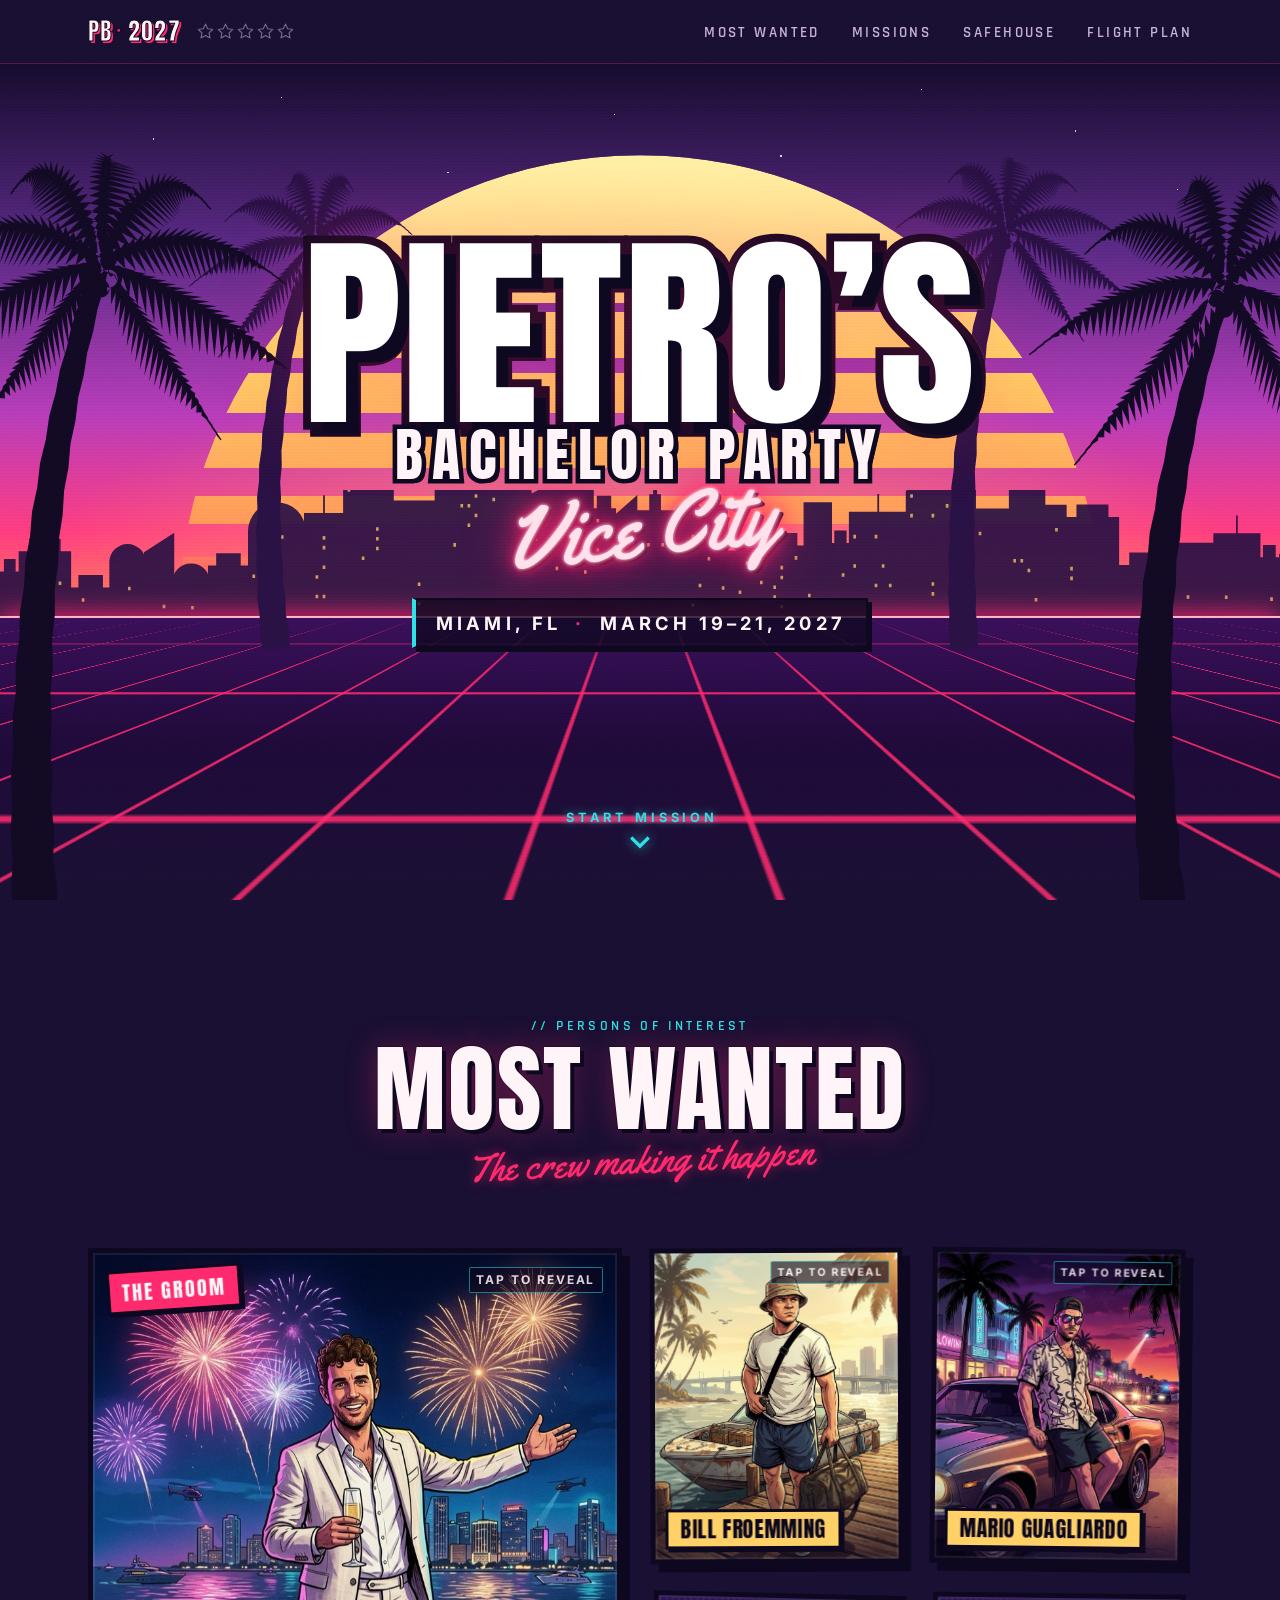
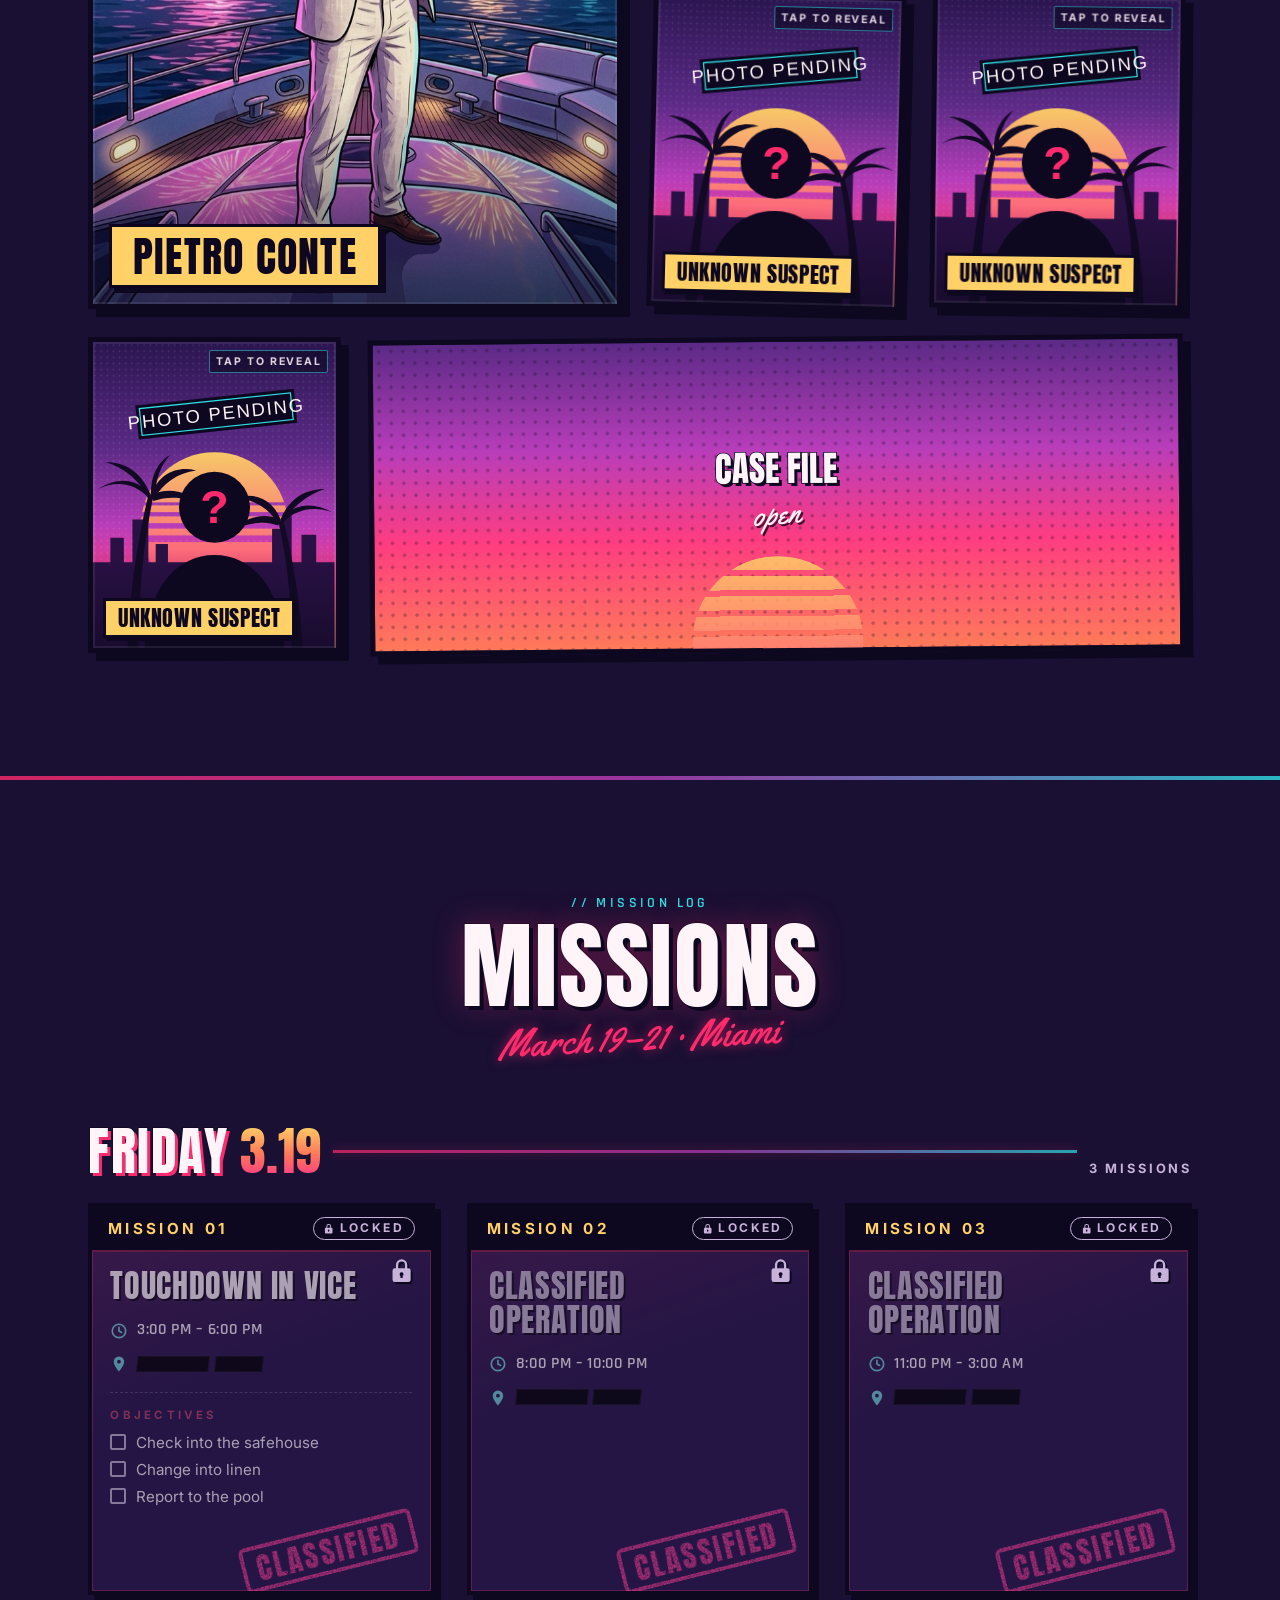
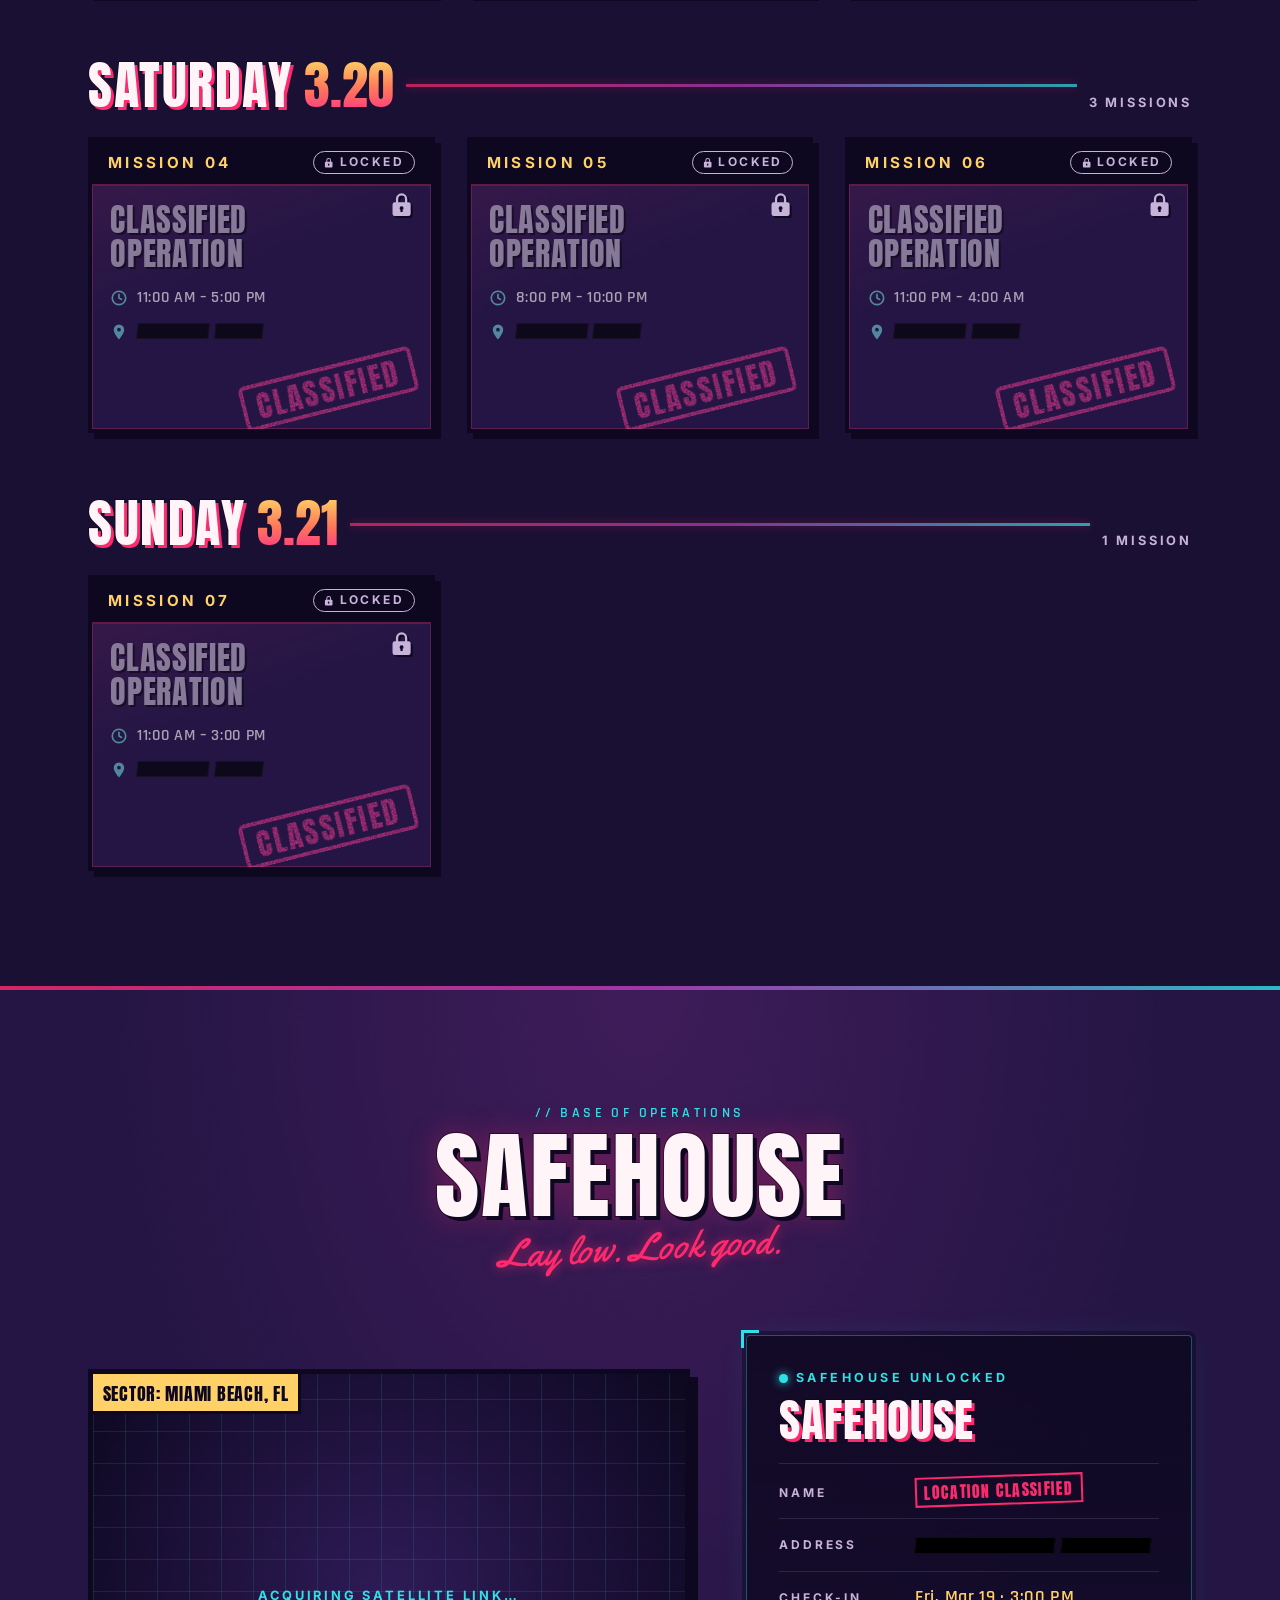
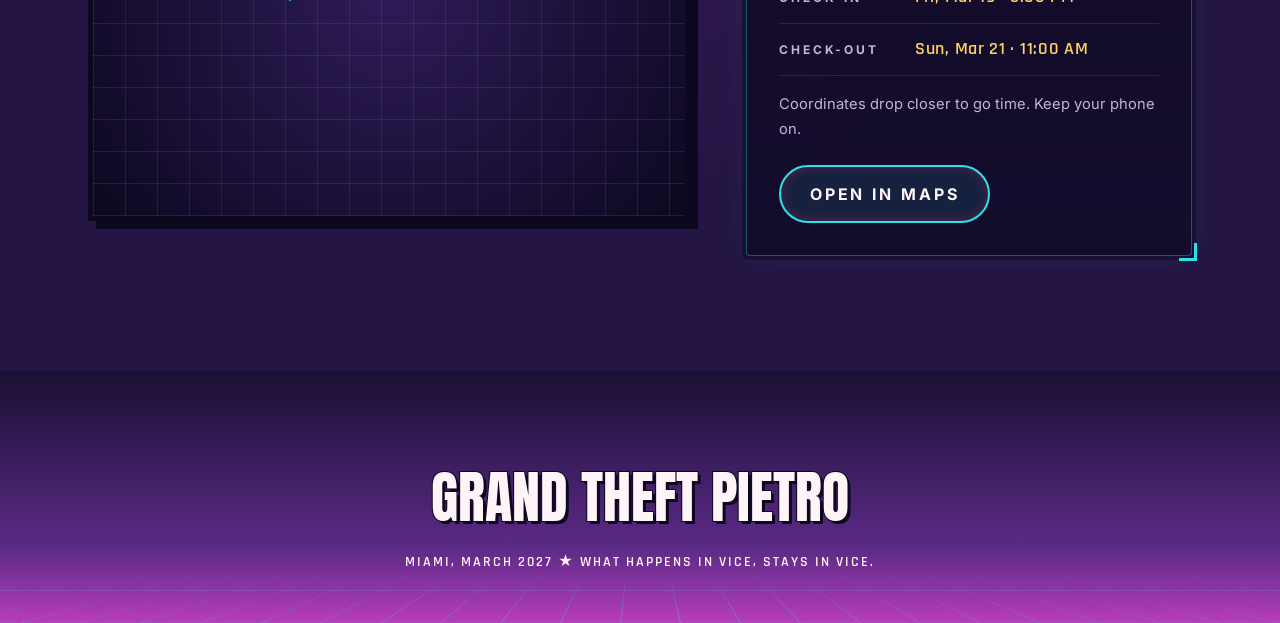
==== commit c8e52402: "Retitle to Pietro's Bachelor Party · Vice City; regenerate OG image Co-Authored-By: Claude Opus 5.5 " ====
--- a/index.html
+++ b/index.html
@@ -3,10 +3,10 @@
 <head>
   <meta charset="UTF-8" />
   <meta name="viewport" content="width=device-width, initial-scale=1.0" />
-  <title>Grand Theft Pietro — Miami, March 19–21, 2027</title>
+  <title>Pietro’s Bachelor Party — Miami, March 19–21, 2027</title>
   <meta name="description" content="Pietro's bachelor party. Miami, March 19–21, 2027. What happens in Vice, stays in Vice." />
   <meta name="theme-color" content="#1a1033" />
-  <meta property="og:title" content="Grand Theft Pietro — Vice Weekend" />
+  <meta property="og:title" content="Pietro’s Bachelor Party — Vice City, March 19–21, 2027" />
   <meta property="og:description" content="Pietro's bachelor party · Miami · March 19–21, 2027" />
   <meta property="og:image" content="images/og-image.png" />
   <meta property="og:type" content="website" />
@@ -29,7 +29,7 @@
   <!-- NAV (WS0) -->
   <nav class="nav" id="nav" aria-label="Main">
     <div class="nav__inner">
-      <a class="nav__logo" href="#hero">GTP<span class="nav__logo-dot">·</span>2027</a>
+      <a class="nav__logo" href="#hero">PB<span class="nav__logo-dot">·</span>2027</a>
       <div class="nav__wanted" id="wanted" aria-hidden="true"></div>
       <ul class="nav__links">
         <li><a class="nav__link" href="#crew">Most Wanted</a></li>
@@ -81,10 +81,10 @@
 
       <div class="hero__content">
         <h1 class="hero__title">
-          <span class="hero__kicker">Grand Theft</span>
-          <span class="hero__name" data-text="Pietro">Pietro</span>
+          <span class="hero__name" data-text="Pietro’s">Pietro’s</span>
+          <span class="hero__kicker hero__kicker--below">Bachelor Party</span>
         </h1>
-        <p class="hero__script">Vice Weekend</p>
+        <p class="hero__script">Vice City</p>
         <p class="hero__meta">Miami, FL <span class="hero__meta-dot" aria-hidden="true">·</span> March 19–21, 2027</p>
       </div>
 
--- a/css/intro-hud.css
+++ b/css/intro-hud.css
@@ -193,6 +193,11 @@
 .hud[data-state="passed"] .hud__value { color: var(--gold); }
 @keyframes hud-pulse { 50% { opacity: 0.6; } }
 
+@media (min-width: 821px) {
+  .hud { transition: opacity 0.3s var(--ease), transform 0.3s var(--ease); }
+  .hud.is-away { opacity: 0; transform: translateY(-8px); }
+}
+
 @media (max-width: 820px) {
   .hud {
     position: sticky;
@@ -245,3 +250,8 @@
   .wanted-star.is-pop,
   .wanted[data-level="5"] .wanted-star { animation: none; }
 }
+
+/* Title: PIETRO'S / BACHELOR PARTY / Vice City */
+.intro__name { font-size: clamp(4rem, 19vw, 11rem); }
+.intro__kicker--below { margin: 0.12em 0 0; }
+.intro__kicker--below + .intro__script { margin-top: 0.2em; }
--- a/css/hero.css
+++ b/css/hero.css
@@ -319,3 +319,11 @@
   .hero__grid, .hero__stars, .hero__cue svg, .hero__plane-light { animation: none; }
   .hero__plane { animation: none; transform: translateX(72vw); }
 }
+
+/* Title: PIETRO'S / BACHELOR PARTY / Vice City */
+.hero__name { font-size: clamp(4.4rem, 21vw, 13rem); }
+.hero__kicker--below { margin: 0.12em 0 0; }
+.hero__script { margin-top: 0.05em; }
+@media (max-height: 560px) and (orientation: landscape) {
+  .hero__name { font-size: clamp(3.6rem, 24vh, 7.5rem); }
+}
